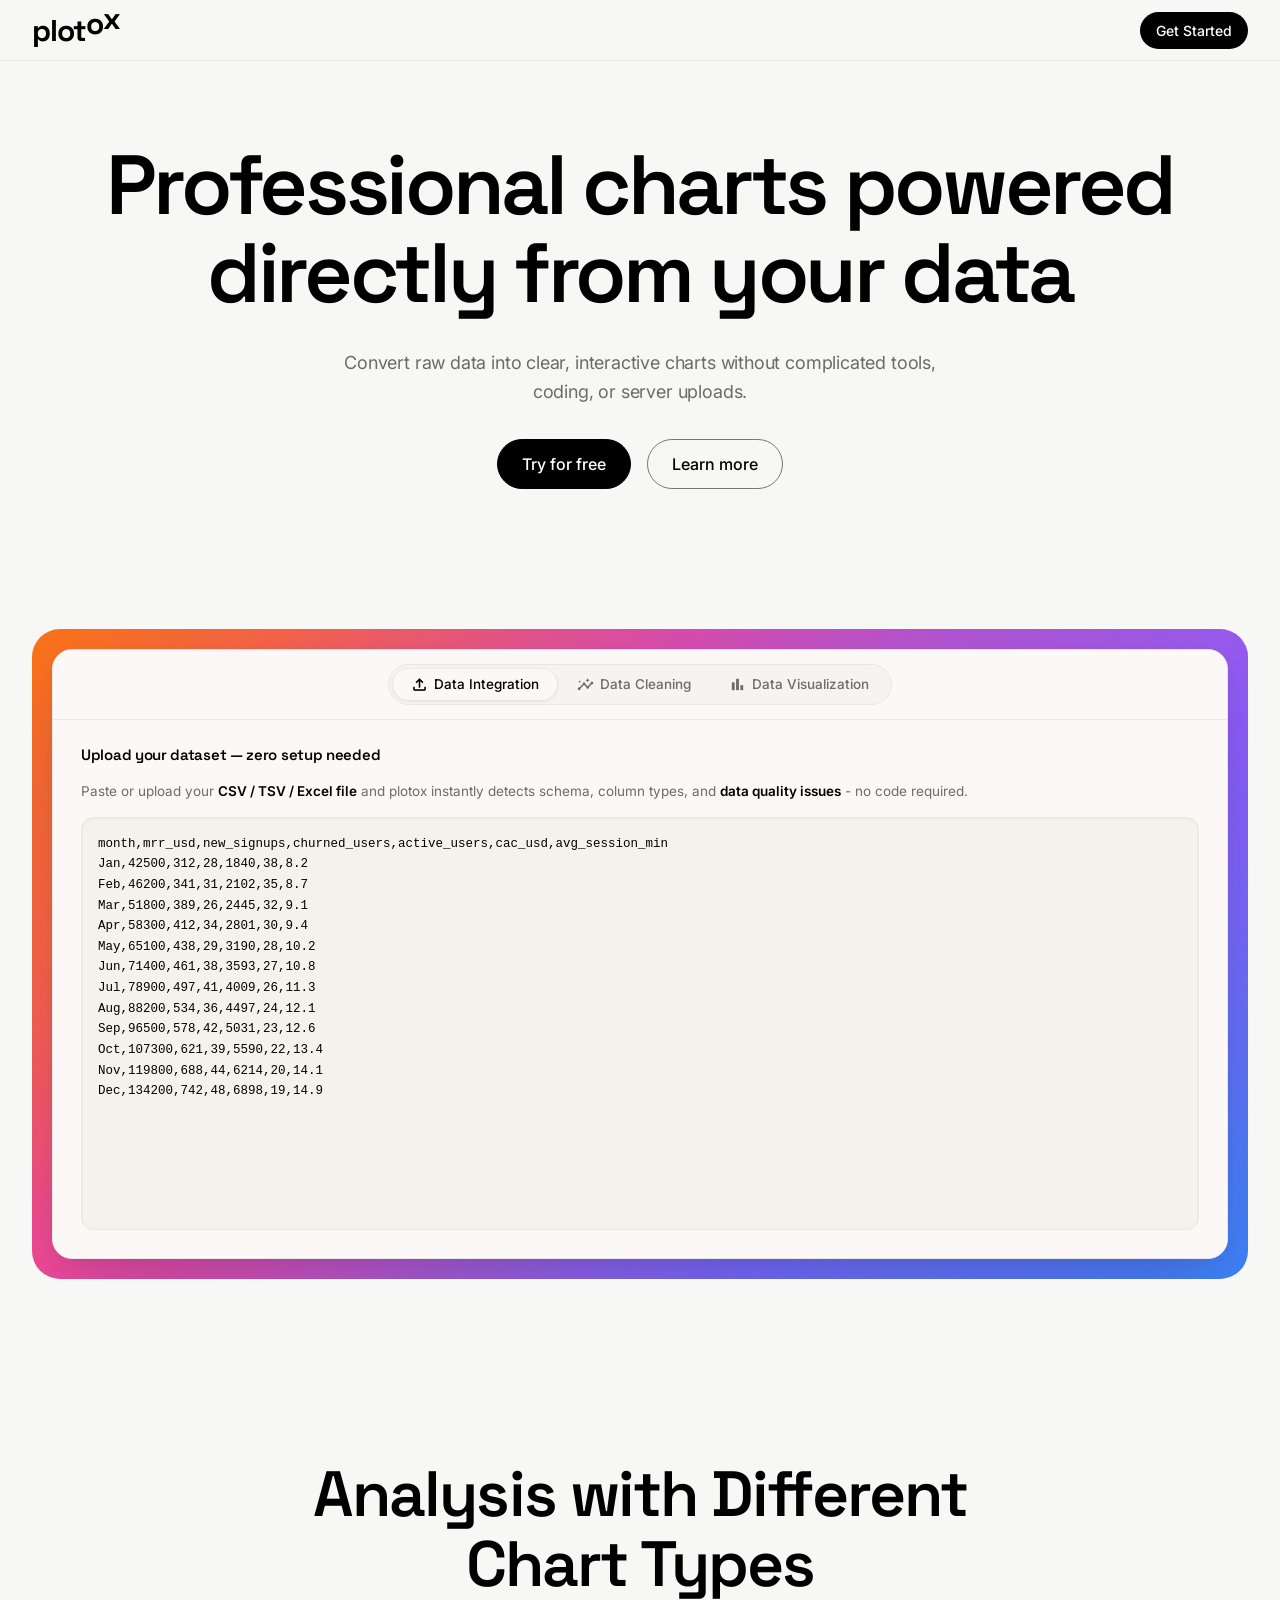
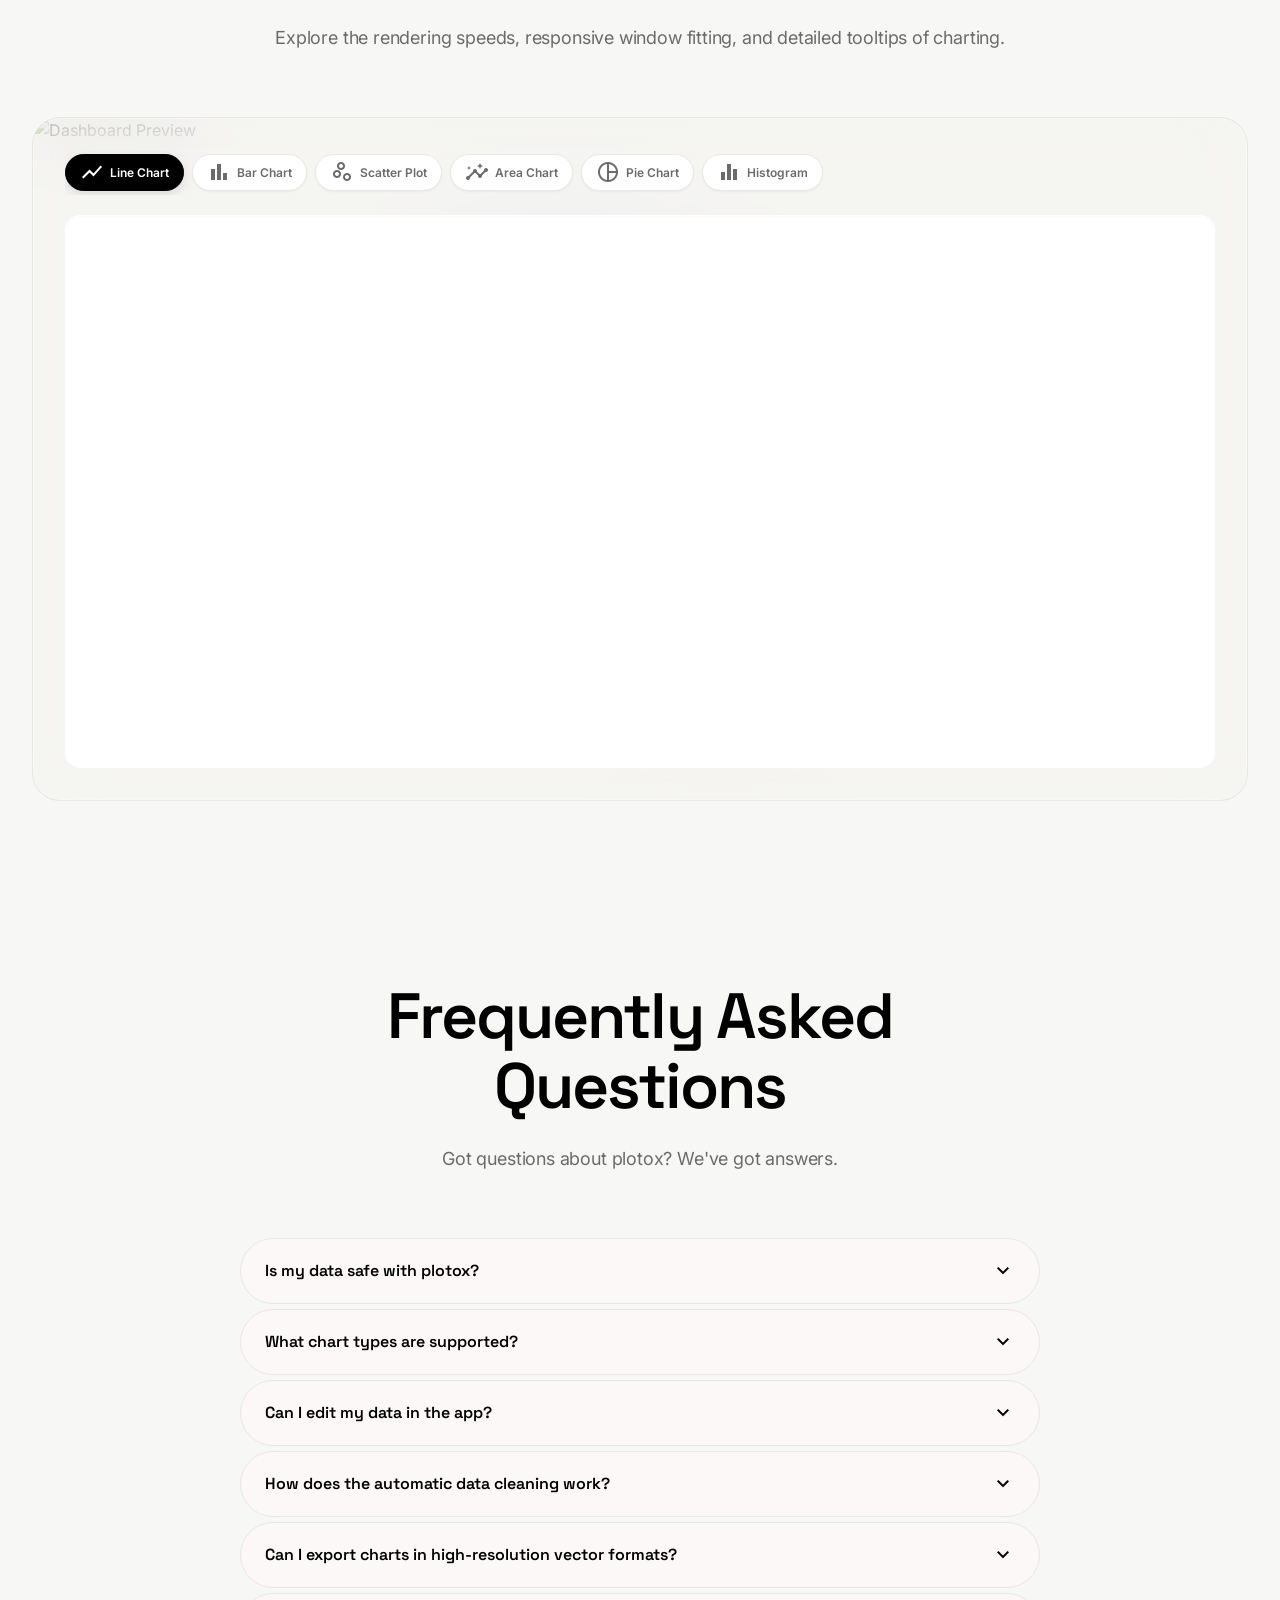
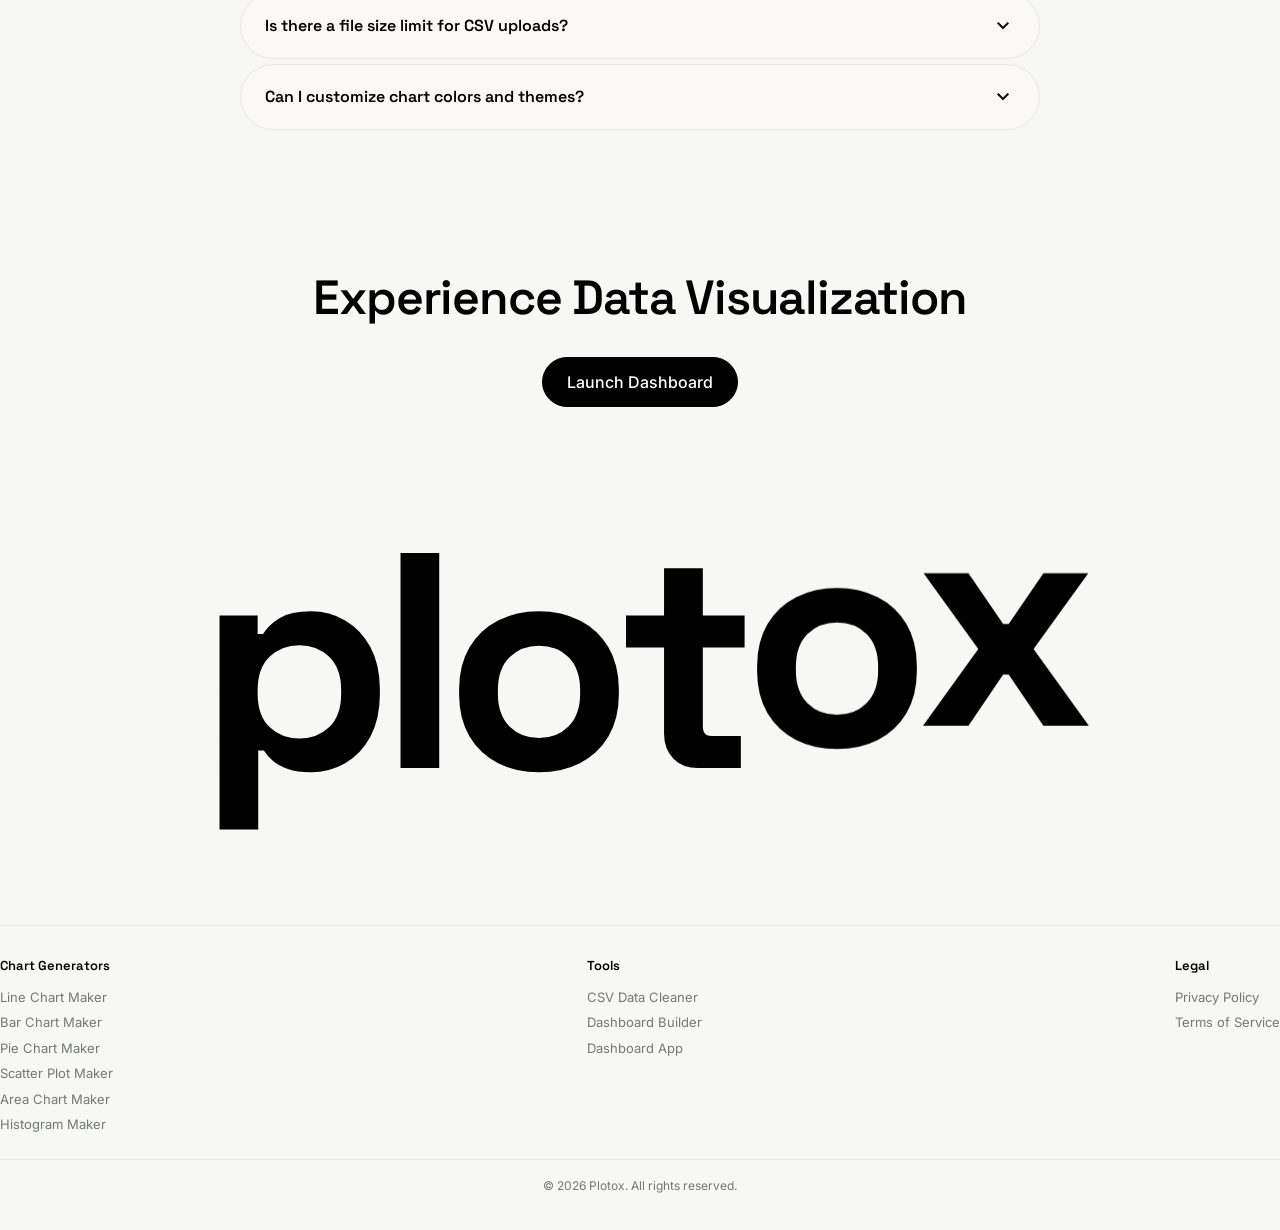
==== index.html @ d1d3d181 "Dashboard SEO Page" ====
<!DOCTYPE html>
<html lang="en"
  data-seo-title="Plotox — Free Online Chart Generator & Data Visualization Tool"
  data-seo-description="Create interactive charts from CSV data instantly. Free online chart generator with line, bar, pie, scatter, area charts & histograms. 100% private, no signup."
  data-seo-slug=""
  data-seo-type="website"
  data-seo-breadcrumb="Home:"
  data-seo-app-category="Chart Generator"
  data-seo-faq="true">

<head>
  <!-- Google tag (gtag.js) -->
  <script async src="https://www.googletagmanager.com/gtag/js?id=G-PCZMCKSTFG"></script>
  <script>
    window.dataLayer = window.dataLayer || [];
    function gtag(){dataLayer.push(arguments);}
    gtag('js', new Date());
    gtag('config', 'G-PCZMCKSTFG');
  </script>

  <meta charset="utf-8">
  <meta name="viewport" content="width=device-width, initial-scale=1.0">
  <title>Plotox — Free Online Chart Generator & Data Visualization Tool</title>
  <meta name="description"
    content="Create interactive charts from CSV data instantly. Free online chart generator with line, bar, pie, scatter, area charts & histograms. 100% private, no signup.">
  <meta name="google-site-verification" content="0XjVvdAY5RPymJ1IGc1y35r8cpjvEDtZ3EpK45Oq95k" />

  <!-- Fonts -->
  <link rel="preconnect" href="https://fonts.googleapis.com">
  <link rel="preconnect" href="https://fonts.gstatic.com" crossorigin>
  <link
    href="https://fonts.googleapis.com/css2?family=Inter:wght@400;500;600&family=Space+Grotesk:wght@400;500;600;700&display=swap"
    rel="stylesheet">
  <link href="https://fonts.googleapis.com/css2?family=Material+Symbols+Outlined:wght,FILL@100..700,0..1&display=swap"
    rel="stylesheet">

  <!-- Stylesheet -->
  <link rel="stylesheet" href="style.css">

  <!-- Performance: Prefetch app dashboard -->
  <link rel="prefetch" href="app.html">

  <!-- Favicon -->
  <link rel="icon" href="assets/favicon.ico">
  <link rel="apple-touch-icon" href="assets/favicon.ico">

  <!-- Apache ECharts CDN for showcase chart (deferred for performance) -->
  <script src="https://cdn.jsdelivr.net/npm/echarts@5.5.0/dist/echarts.min.js" defer></script>
</head>

<body>

  <!-- ═══════════════════════════════════════════
       TOP NAVIGATION
  ════════════════════════════════════════════ -->
  <nav class="navbar">
    <div class="navbar-inner">
      <div class="nav-left">
        <a class="nav-logo" href="#">plot<span class="logo-rising-o">o</span><span class="logo-rising-x">x</span></a>
      </div>
      <div>
        <a class="nav-cta" href="app.html">Get Started</a>
      </div>
    </div>
  </nav>

  <!-- ═══════════════════════════════════════════
       MAIN CONTENT
  ════════════════════════════════════════════ -->
  <main>

    <!-- ── HERO ─────────────────────────────── -->
    <section class="hero-section container">
      <div class="hero-grid">
        <div class="hero-content">
          <h1 class="hero-title">Professional charts powered directly from your data</h1>
          <p class="hero-desc" style="max-width: 600px;">Convert raw data into clear, interactive charts without
            complicated tools, coding, or server uploads.</p>
          <div class="hero-actions">
            <a class="btn-primary" href="app.html">Try for free</a>
            <a class="btn-outline" href="#features">Learn more</a>
          </div>
        </div>
      </div>
    </section>

    <!-- ── HERO PRODUCT PANEL ────────────────── -->
    <section class="product-panel-section container">
      <div class="product-panel">

        <!-- Showcase Card (Tab Card) above background -->
        <div class="showcase-card">
          <!-- Tabs at the top of the card -->
          <div class="showcase-tabs-wrapper">
            <div class="panel-tab-group">
              <button class="panel-tab active"><span class="material-symbols-outlined tab-icon">upload</span><span
                  class="tab-text">Data Integration</span></button>
              <button class="panel-tab"><span class="material-symbols-outlined tab-icon">insights</span><span
                  class="tab-text">Data Cleaning</span></button>
              <button class="panel-tab"><span class="material-symbols-outlined tab-icon">bar_chart</span><span
                  class="tab-text">Data Visualization</span></button>
            </div>
          </div>

          <!-- Showcase Content (Panels that switch smoothly) -->
          <div class="showcase-content">

            <!-- Tab 1: Data Ingestion -->
            <div class="showcase-panel panel-card active" id="pane-integration">
              <div class="ingestion-container">
                <p class="ingestion-title">Upload your dataset — zero setup needed</p>
                <p class="ingestion-desc">Paste or upload your <span class="highlight-black">CSV / TSV / Excel
                    file</span> and plotox instantly detects schema, column types, and <span
                    class="highlight-black">data quality issues</span> - no code required.</p>
                <div class="csv-raw-container">
                  <pre><code>month,mrr_usd,new_signups,churned_users,active_users,cac_usd,avg_session_min
Jan,42500,312,28,1840,38,8.2
Feb,46200,341,31,2102,35,8.7
Mar,51800,389,26,2445,32,9.1
Apr,58300,412,34,2801,30,9.4
May,65100,438,29,3190,28,10.2
Jun,71400,461,38,3593,27,10.8
Jul,78900,497,41,4009,26,11.3
Aug,88200,534,36,4497,24,12.1
Sep,96500,578,42,5031,23,12.6
Oct,107300,621,39,5590,22,13.4
Nov,119800,688,44,6214,20,14.1
Dec,134200,742,48,6898,19,14.9</code></pre>
                </div>
              </div>
            </div>

            <!-- Tab 2: Data Inspection -->
            <div class="showcase-panel panel-card" id="pane-cleaning">
              <div class="table-preview-container">
                <div class="table-header-actions">
                  <span class="badge badge-columns">7 columns · 12 rows</span>
                </div>
                <div class="table-wrapper">
                  <table>
                    <thead>
                      <tr>
                        <th>#</th>
                        <th>month</th>
                        <th>mrr_usd</th>
                        <th>new_signups</th>
                        <th>churned_users</th>
                        <th>active_users</th>
                        <th>cac_usd</th>
                        <th>avg_session_min</th>
                      </tr>
                    </thead>
                    <tbody>
                      <tr>
                        <td>1</td>
                        <td>Jan</td>
                        <td>42,500</td>
                        <td>312</td>
                        <td>28</td>
                        <td>1,840</td>
                        <td>38</td>
                        <td>8.2</td>
                      </tr>
                      <tr>
                        <td>2</td>
                        <td>Feb</td>
                        <td>46,200</td>
                        <td>341</td>
                        <td>31</td>
                        <td>2,102</td>
                        <td>35</td>
                        <td>8.7</td>
                      </tr>
                      <tr>
                        <td>3</td>
                        <td>Mar</td>
                        <td>51,800</td>
                        <td>389</td>
                        <td>26</td>
                        <td>2,445</td>
                        <td>32</td>
                        <td>9.1</td>
                      </tr>
                      <tr>
                        <td>4</td>
                        <td>Apr</td>
                        <td>58,300</td>
                        <td>412</td>
                        <td>34</td>
                        <td>2,801</td>
                        <td>30</td>
                        <td>9.4</td>
                      </tr>
                      <tr>
                        <td>5</td>
                        <td>May</td>
                        <td>65,100</td>
                        <td>438</td>
                        <td>29</td>
                        <td>3,190</td>
                        <td>28</td>
                        <td>10.2</td>
                      </tr>
                      <tr>
                        <td>6</td>
                        <td>Jun</td>
                        <td>71,400</td>
                        <td>461</td>
                        <td>38</td>
                        <td>3,593</td>
                        <td>27</td>
                        <td>10.8</td>
                      </tr>
                      <tr>
                        <td>7</td>
                        <td>Jul</td>
                        <td>78,900</td>
                        <td>497</td>
                        <td>41</td>
                        <td>4,009</td>
                        <td>26</td>
                        <td>11.3</td>
                      </tr>
                      <tr>
                        <td>8</td>
                        <td>Aug</td>
                        <td>88,200</td>
                        <td>534</td>
                        <td>36</td>
                        <td>4,497</td>
                        <td>24</td>
                        <td>12.1</td>
                      </tr>
                      <tr>
                        <td>9</td>
                        <td>Sep</td>
                        <td>96,500</td>
                        <td>578</td>
                        <td>42</td>
                        <td>5,031</td>
                        <td>23</td>
                        <td>12.6</td>
                      </tr>
                      <tr>
                        <td>10</td>
                        <td>Oct</td>
                        <td>107,300</td>
                        <td>621</td>
                        <td>39</td>
                        <td>5,590</td>
                        <td>22</td>
                        <td>13.4</td>
                      </tr>
                      <tr>
                        <td>11</td>
                        <td>Nov</td>
                        <td>119,800</td>
                        <td>688</td>
                        <td>44</td>
                        <td>6,214</td>
                        <td>20</td>
                        <td>14.1</td>
                      </tr>
                      <tr>
                        <td>12</td>
                        <td>Dec</td>
                        <td>134,200</td>
                        <td>742</td>
                        <td>48</td>
                        <td>6,898</td>
                        <td>19</td>
                        <td>14.9</td>
                      </tr>
                    </tbody>
                  </table>
                </div>
              </div>
            </div>

            <!-- Tab 3: Data Visualization (Interactive ECharts Chart) -->
            <div class="showcase-panel panel-card" id="pane-visualization">
              <div class="chart-display">
                <div class="chart-header-row">
                  <div class="chart-title">MRR Growth vs New Signups — 2024</div>
                  <div class="chart-legend">
                    <span class="chart-legend-item"><span class="legend-dot legend-dot-blue"></span>MRR ($)</span>
                    <span class="chart-legend-item"><span class="legend-dot legend-dot-green"></span>Signups</span>
                  </div>
                </div>
                <div id="showcase-plotly-chart" style="width: 100%; min-height: 400px;"></div>
              </div>
            </div>

          </div>
        </div>

      </div>
    </section>

    <!-- ── TRUST STRIP ──────────────────────── --
    <section class="trust-section container">
      <p class="trust-label">Trusted by companies simplifying their analytical workflows</p>
    </section> -->

    <!-- ── LOGO MARQUEE ─────────────────────── -->
    <!-- <section class="marquee-section">
      <div class="marquee-wrapper">
        <div class="marquee-track">
          <div class="logo-item"><span class="material-symbols-outlined">bolt</span>Velocity</div>
          <div class="logo-item"><span class="material-symbols-outlined">deployed_code</span>Nexus</div>
          <div class="logo-item"><span class="material-symbols-outlined">auto_awesome</span>Lumina</div>
          <div class="logo-item"><span class="material-symbols-outlined">layers</span>Stack</div>
          <div class="logo-item"><span class="material-symbols-outlined">token</span>Quanta</div>
          <div class="logo-item"><span class="material-symbols-outlined">hub</span>Orbital</div>
          <div class="logo-item"><span class="material-symbols-outlined">data_exploration</span>Scalar</div>
        </div>
        <div class="marquee-track" aria-hidden="true">
          <div class="logo-item"><span class="material-symbols-outlined">bolt</span>Velocity</div>
          <div class="logo-item"><span class="material-symbols-outlined">deployed_code</span>Nexus</div>
          <div class="logo-item"><span class="material-symbols-outlined">auto_awesome</span>Lumina</div>
          <div class="logo-item"><span class="material-symbols-outlined">layers</span>Stack</div>
          <div class="logo-item"><span class="material-symbols-outlined">token</span>Quanta</div>
          <div class="logo-item"><span class="material-symbols-outlined">hub</span>Orbital</div>
          <div class="logo-item"><span class="material-symbols-outlined">data_exploration</span>Scalar</div>
        </div>
      </div>
    </section> -->

    <!-- ── PLATFORM OVERVIEW ─────────────────── -->
    <section class="platform-section container" id="features">
      <div class="platform-intro">
        <h2>Analysis with Different Chart Types</h2>
        <p>Explore the rendering speeds, responsive window fitting, and detailed tooltips of charting.</p>
      </div>

      <!-- Dashboard panel with glassmorphic widget -->
      <div class="dashboard-panel">
        <img src="https://images.unsplash.com/photo-1604076913837-52ab5629fba9?q=80&w=987&auto=format&fit=crop"
          alt="Dashboard Preview">
        <div class="dashboard-overlay">
          <div class="glow-blob glow-blue"></div>
          <div class="glow-blob glow-purple"></div>

          <!-- Glassmorphic Chart Preview Widget -->
          <div class="chart-showcase-widget">

            <!-- Chart Type Selector Pills -->
            <div class="chart-selector-pills chart-selector-scroll">
              <button class="selector-pill active" data-chart="line">
                <span class="material-symbols-outlined pill-icon">show_chart</span>
                <span>Line Chart</span>
              </button>
              <button class="selector-pill" data-chart="bar">
                <span class="material-symbols-outlined pill-icon">bar_chart</span>
                <span>Bar Chart</span>
              </button>
              <button class="selector-pill" data-chart="scatter">
                <span class="material-symbols-outlined pill-icon">scatter_plot</span>
                <span>Scatter Plot</span>
              </button>
              <button class="selector-pill" data-chart="area">
                <span class="material-symbols-outlined pill-icon">insights</span>
                <span>Area Chart</span>
              </button>
              <button class="selector-pill" data-chart="pie">
                <span class="material-symbols-outlined pill-icon">pie_chart</span>
                <span>Pie Chart</span>
              </button>
              <button class="selector-pill" data-chart="histogram">
                <span class="material-symbols-outlined pill-icon">equalizer</span>
                <span>Histogram</span>
              </button>
            </div>

            <!-- Mini Chart Container -->
            <div class="showcase-chart-container">
              <div id="dashboard-showcase-chart" style="width: 100%; height: 100%;"></div>
            </div>
          </div>
        </div>
      </div>
    </section>

    <!-- ── FAQ SECTION ───────────────────────── -->
    <section class="faq-section container" id="faq">
      <div class="platform-intro">
        <h2>Frequently Asked Questions</h2>
        <p>Got questions about plotox? We've got answers.</p>
      </div>

      <div class="faq-grid">
        <div class="faq-item">
          <div class="faq-question">
            <span>Is my data safe with plotox?</span>
            <span class="material-symbols-outlined faq-icon">expand_more</span>
          </div>
          <div class="faq-answer">
            Yes, 100%. plotox runs entirely client-side. Your uploaded CSV/TSV data is parsed, calculated, and
            visualized directly in your browser. No files are ever sent to a server.
          </div>
        </div>

        <div class="faq-item">
          <div class="faq-question">
            <span>What chart types are supported?</span>
            <span class="material-symbols-outlined faq-icon">expand_more</span>
          </div>
          <div class="faq-answer">
            We support Line charts, Grouped and Stacked Bar charts, Area charts, Pie and Donut charts, Scatter plots,
            and Histograms out of the box.
          </div>
        </div>

        <div class="faq-item">
          <div class="faq-question">
            <span>Can I edit my data in the app?</span>
            <span class="material-symbols-outlined faq-icon">expand_more</span>
          </div>
          <div class="faq-answer">
            Yes! In the Data Inspector table, you can double-click any column header to rename it. The renamed keys will
            instantly apply across all labels, axes selectors, and active legends.
          </div>
        </div>

        <div class="faq-item">
          <div class="faq-question">
            <span>How does the automatic data cleaning work?</span>
            <span class="material-symbols-outlined faq-icon">expand_more</span>
          </div>
          <div class="faq-answer">
            When you upload your dataset, our smart pipeline automatically strips symbols (like $, %, or commas),
            standardizes date columns to a unified timeline, ignores null or empty entries, and lets you rename columns
            dynamically.
          </div>
        </div>

        <div class="faq-item">
          <div class="faq-question">
            <span>Can I export charts in high-resolution vector formats?</span>
            <span class="material-symbols-outlined faq-icon">expand_more</span>
          </div>
          <div class="faq-answer">
            Yes! You can export your charts as high-fidelity PNG images, scalable SVG vector graphics (perfect for
            publications), standalone interactive HTML files, or clean JSON option structures.
          </div>
        </div>

        <div class="faq-item">
          <div class="faq-question">
            <span>Is there a file size limit for CSV uploads?</span>
            <span class="material-symbols-outlined faq-icon">expand_more</span>
          </div>
          <div class="faq-answer">
            Since plotox parses and renders data using high-speed client-side Javascript, it can comfortably handle
            files with tens of thousands of rows. The only limit is your local computer's memory.
          </div>
        </div>

        <div class="faq-item">
          <div class="faq-question">
            <span>Can I customize chart colors and themes?</span>
            <span class="material-symbols-outlined faq-icon">expand_more</span>
          </div>
          <div class="faq-answer">
            Absolutely! plotox features a sleek, global dark mode toggle that instantly translates your color choices,
            chart backgrounds, axes lines, labels, legends, and tooltip panels between light and dark modes.
          </div>
        </div>
      </div>
    </section>

    <!-- ── SIGN OFF / CTA ────────────────────── -->
    <section class="signoff-section container">
      <h2>Experience Data Visualization</h2>
      <div class="signoff-actions">
        <a class="btn-primary" href="app.html">Launch Dashboard</a>
      </div>
    </section>

    <!-- ──GIANT TEXT REVEAL ──── -->
    <section class="giant-text-section" id="giant-text-reveal">
      <div class="giant-text-container">
        <div class="giant-text-word" aria-label="plotox">
          <span class="gt-letter" data-rise="0">p</span><span class="gt-letter" data-rise="0">l</span><span
            class="gt-letter" data-rise="0">o</span><span class="gt-letter" data-rise="0">t</span><span
            class="gt-letter gt-rising" data-rise="0.55">o</span><span class="gt-letter gt-rising"
            data-rise="1">x</span>
        </div>
      </div>
    </section>

  </main>

  <!-- ═══════════════════════════════════════════
       FOOTER
  ════════════════════════════════════════════ -->
  <footer class="footer">
    <div class="container" style="border-top: 1px solid var(--color-border); padding: 30px 0;">
      <div style="display: flex; flex-wrap: wrap; justify-content: space-between; gap: 32px; margin-bottom: 24px;">
        <div>
          <h4 style="font-size: 13px; font-weight: 600; color: var(--color-primary); margin-bottom: 12px;">Chart Generators</h4>
          <nav style="display: flex; flex-direction: column; gap: 6px; font-size: 13px;">
            <a href="line-chart.html" style="color: var(--color-outline); text-decoration: none;">Line Chart Maker</a>
            <a href="bar-chart.html" style="color: var(--color-outline); text-decoration: none;">Bar Chart Maker</a>
            <a href="pie-chart.html" style="color: var(--color-outline); text-decoration: none;">Pie Chart Maker</a>
            <a href="scatter-plot.html" style="color: var(--color-outline); text-decoration: none;">Scatter Plot Maker</a>
            <a href="area-chart.html" style="color: var(--color-outline); text-decoration: none;">Area Chart Maker</a>
            <a href="histogram.html" style="color: var(--color-outline); text-decoration: none;">Histogram Maker</a>
          </nav>
        </div>
        <div>
          <h4 style="font-size: 13px; font-weight: 600; color: var(--color-primary); margin-bottom: 12px;">Tools</h4>
          <nav style="display: flex; flex-direction: column; gap: 6px; font-size: 13px;">
            <a href="data-cleaner.html" style="color: var(--color-outline); text-decoration: none;">CSV Data Cleaner</a>
            <a href="dashboard.html" style="color: var(--color-outline); text-decoration: none;">Dashboard Builder</a>
            <a href="app.html" style="color: var(--color-outline); text-decoration: none;">Dashboard App</a>
          </nav>
        </div>
        <div>
          <h4 style="font-size: 13px; font-weight: 600; color: var(--color-primary); margin-bottom: 12px;">Legal</h4>
          <nav style="display: flex; flex-direction: column; gap: 6px; font-size: 13px;">
            <a href="privacy-policy.html" style="color: var(--color-outline); text-decoration: none;">Privacy Policy</a>
            <a href="terms-of-service.html" style="color: var(--color-outline); text-decoration: none;">Terms of Service</a>
          </nav>
        </div>
      </div>
      <div class="footer-bottom" style="padding-top: 16px; border-top: 1px solid var(--color-border);">
        <span style="font-size: 12px; color: var(--color-outline);">© 2026 Plotox. All rights reserved.</span>
      </div>
    </div>
  </footer>

  <!-- Scripts -->
  <script src="assets/js/common.js"></script>
  <script src="script.js"></script>
  <script src="assets/js/seo-head.js" defer></script>
  <script src="assets/js/analytics.js" defer></script>

</body>

</html>
---- style.css ----
@import url('assets/css/design-system.css');
@import url('assets/css/components.css');
@import url('assets/css/landing.css');
@import url('assets/css/seo-pages.css');
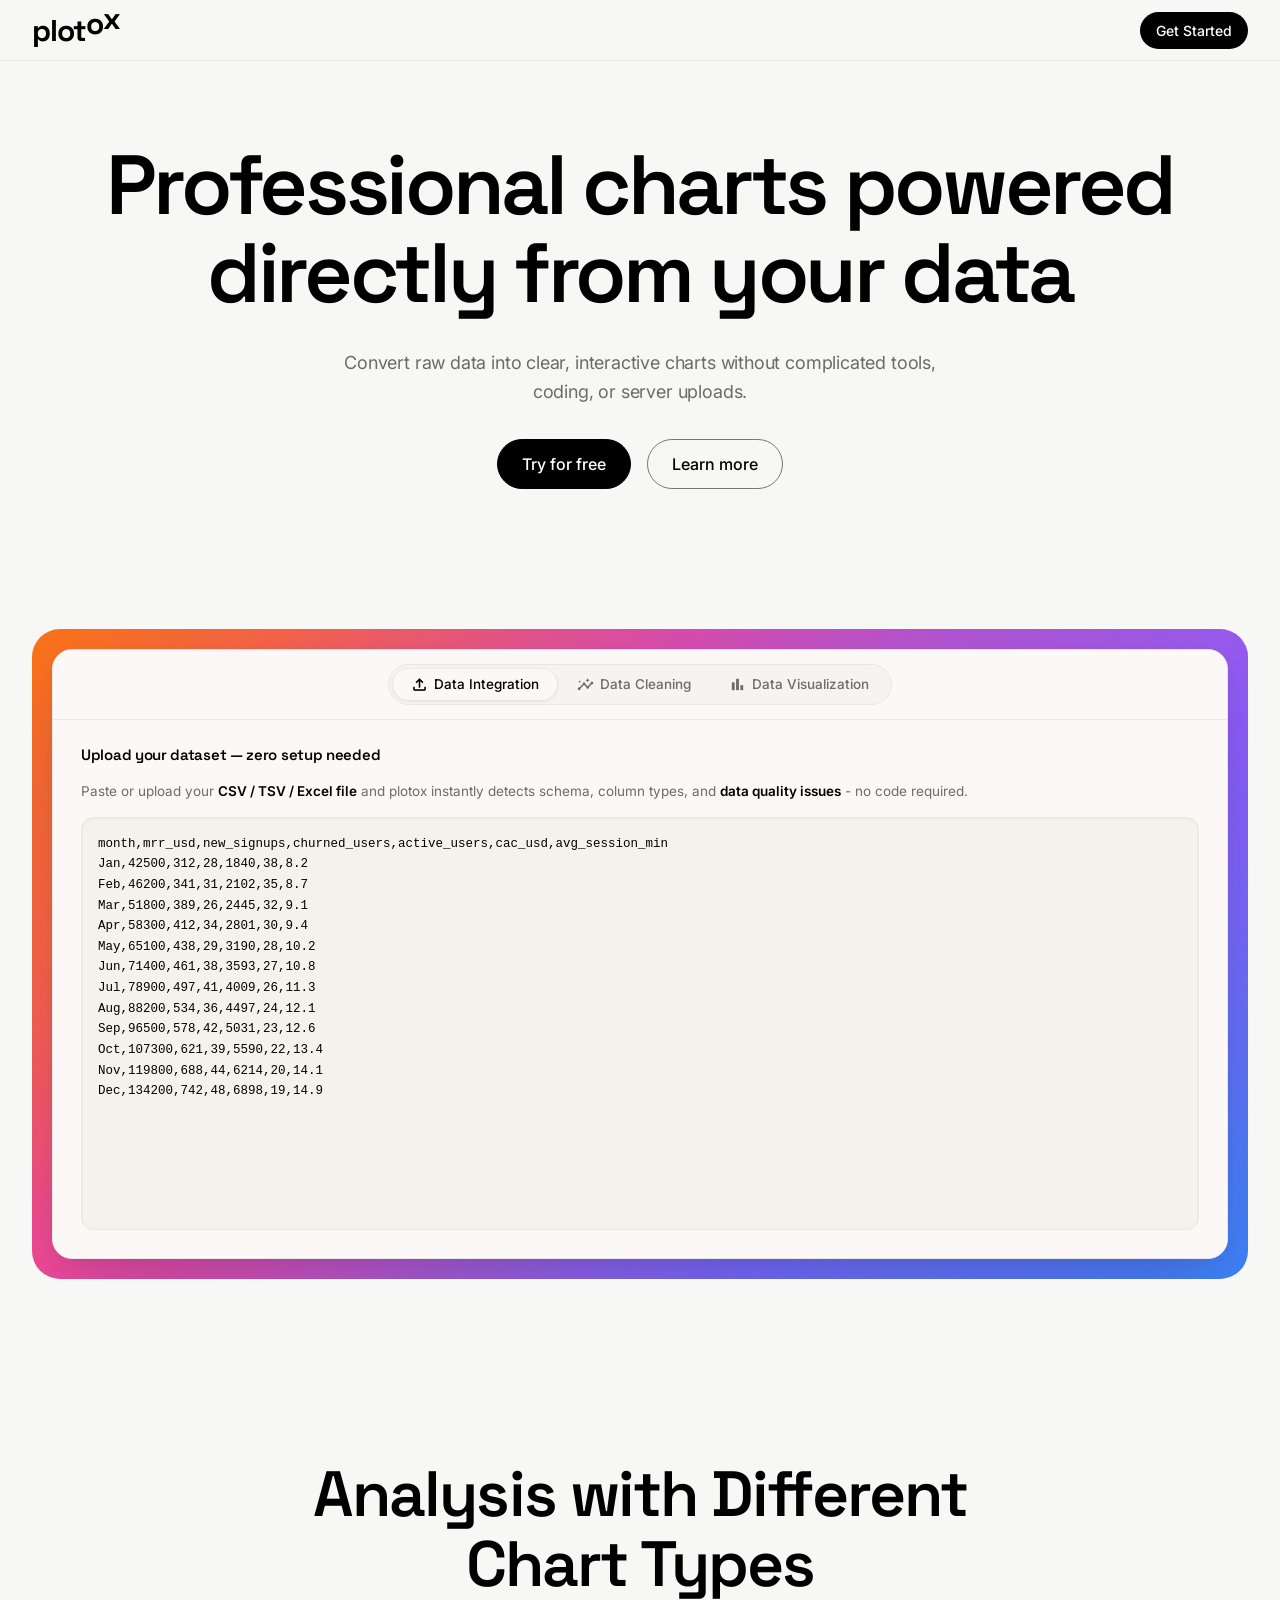
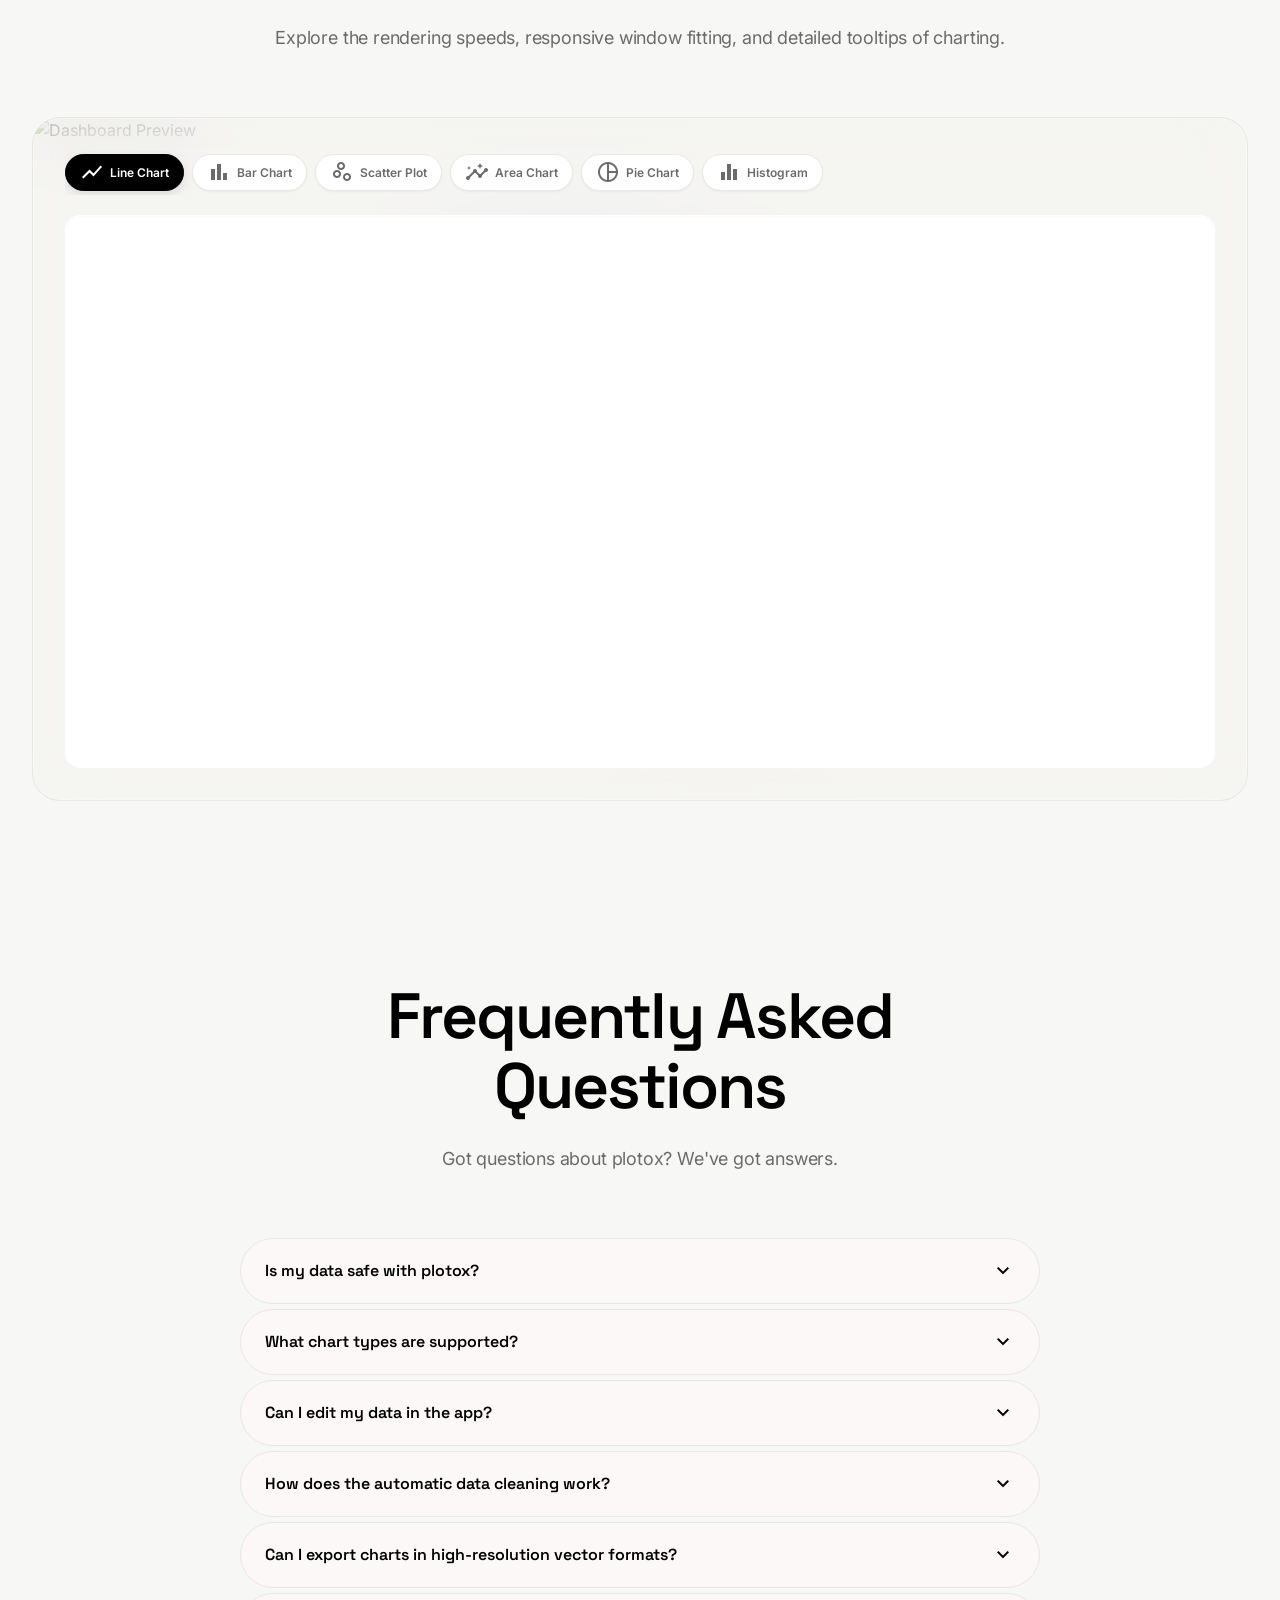
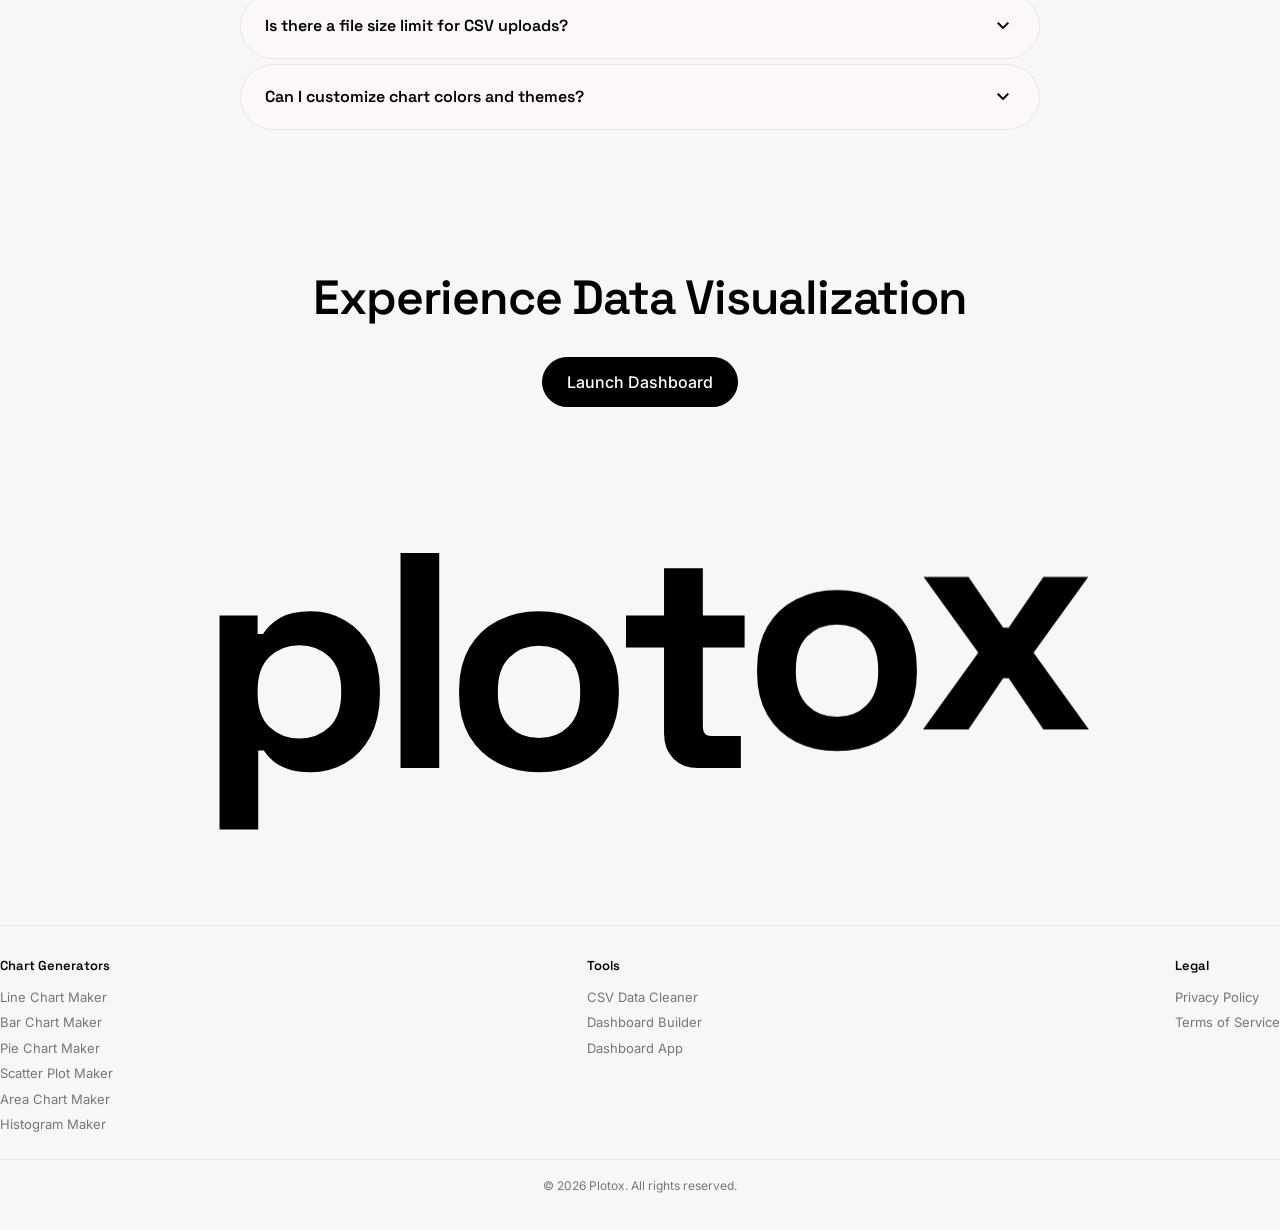
==== commit da96afb3: "SEO Change" ====
--- a/index.html
+++ b/index.html
@@ -24,6 +24,26 @@
   <meta name="description"
     content="Create interactive charts from CSV data instantly. Free online chart generator with line, bar, pie, scatter, area charts & histograms. 100% private, no signup.">
   <meta name="google-site-verification" content="0XjVvdAY5RPymJ1IGc1y35r8cpjvEDtZ3EpK45Oq95k" />
+
+  <!-- Static Canonical Tag -->
+  <link rel="canonical" href="https://plotox.vercel.app/">
+
+  <!-- Static Open Graph Tags -->
+  <meta property="og:type" content="website">
+  <meta property="og:site_name" content="Plotox">
+  <meta property="og:title" content="Plotox — Free Online Chart Generator & Data Visualization Tool">
+  <meta property="og:description" content="Create interactive charts from CSV data instantly. Free online chart generator with line, bar, pie, scatter, area charts & histograms. 100% private, no signup.">
+  <meta property="og:url" content="https://plotox.vercel.app/">
+  <meta property="og:image" content="https://plotox.vercel.app/assets/images/og-image.png">
+  <meta property="og:image:width" content="1200">
+  <meta property="og:image:height" content="630">
+  <meta property="og:locale" content="en_US">
+
+  <!-- Static Twitter Card Tags -->
+  <meta name="twitter:card" content="summary_large_image">
+  <meta name="twitter:title" content="Plotox — Free Online Chart Generator & Data Visualization Tool">
+  <meta name="twitter:description" content="Create interactive charts from CSV data instantly. Free online chart generator with line, bar, pie, scatter, area charts & histograms. 100% private, no signup.">
+  <meta name="twitter:image" content="https://plotox.vercel.app/assets/images/og-image.png">
 
   <!-- Fonts -->
   <link rel="preconnect" href="https://fonts.googleapis.com">
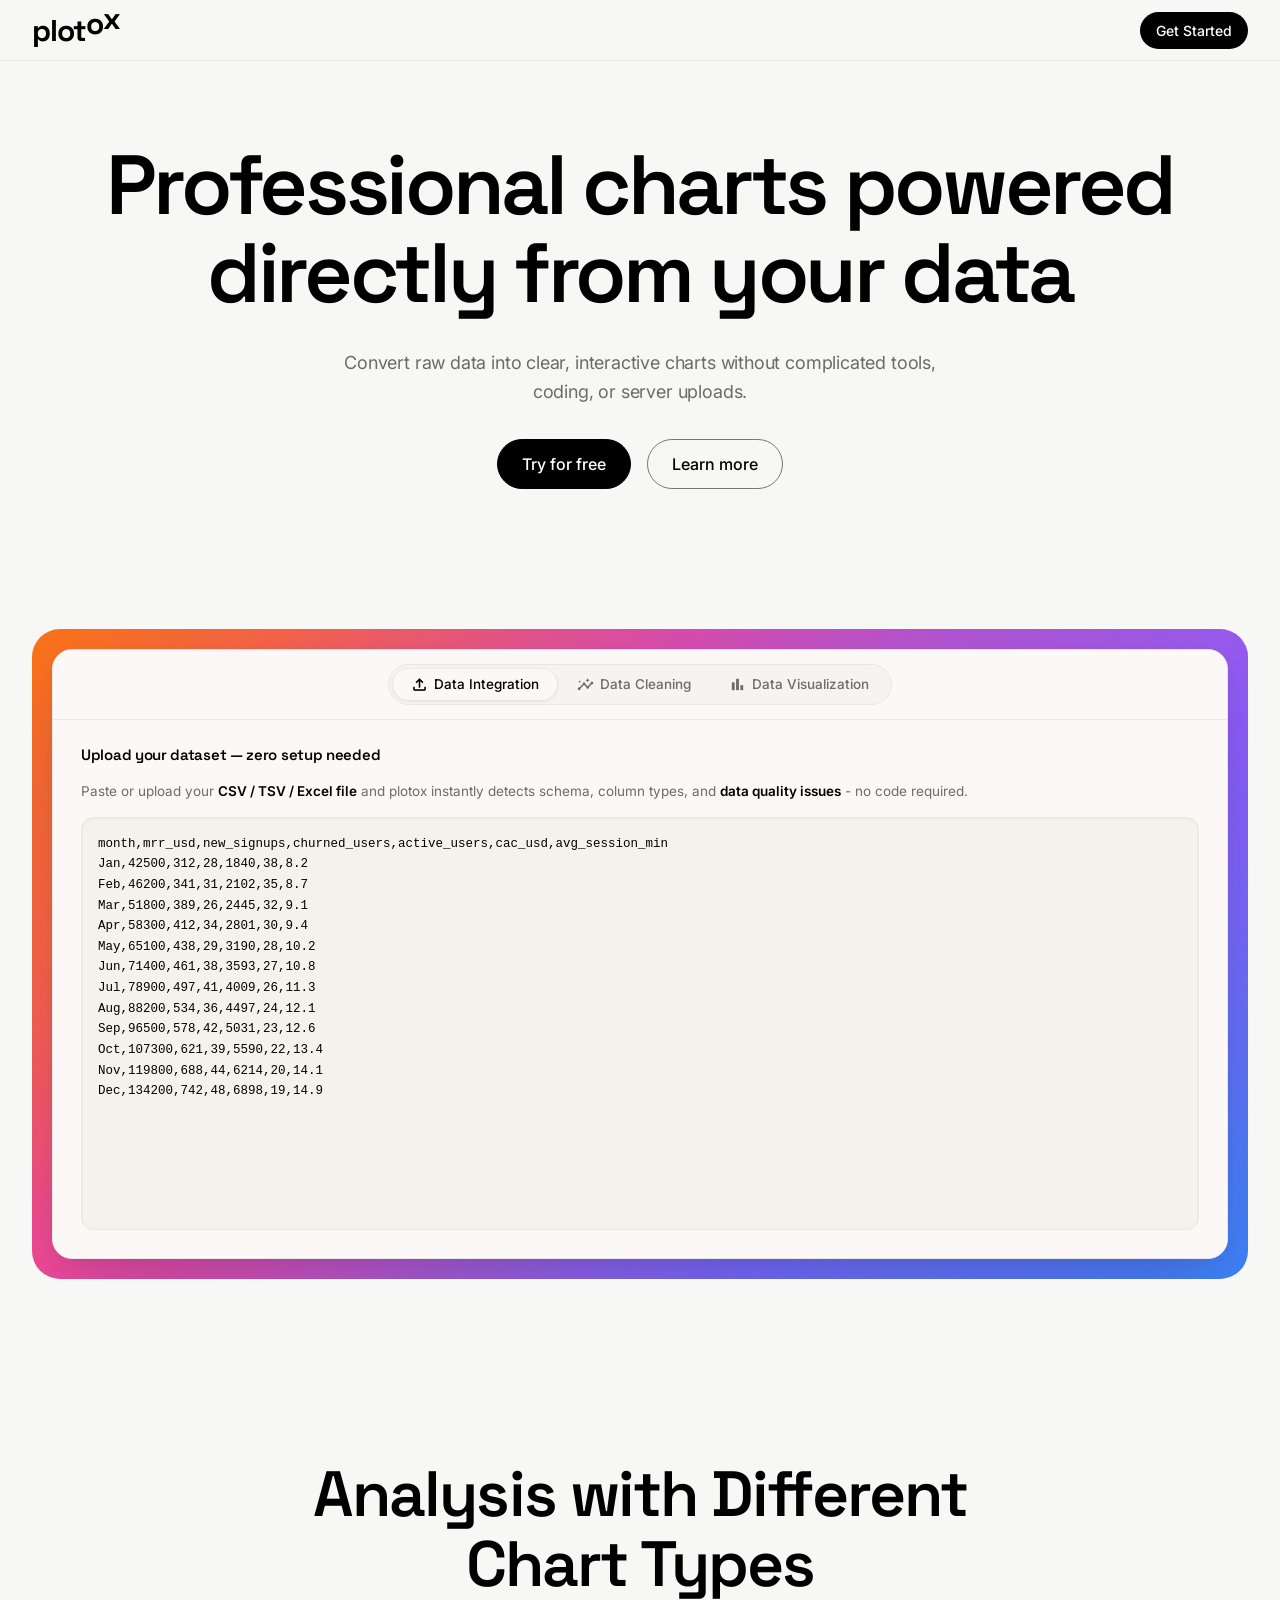
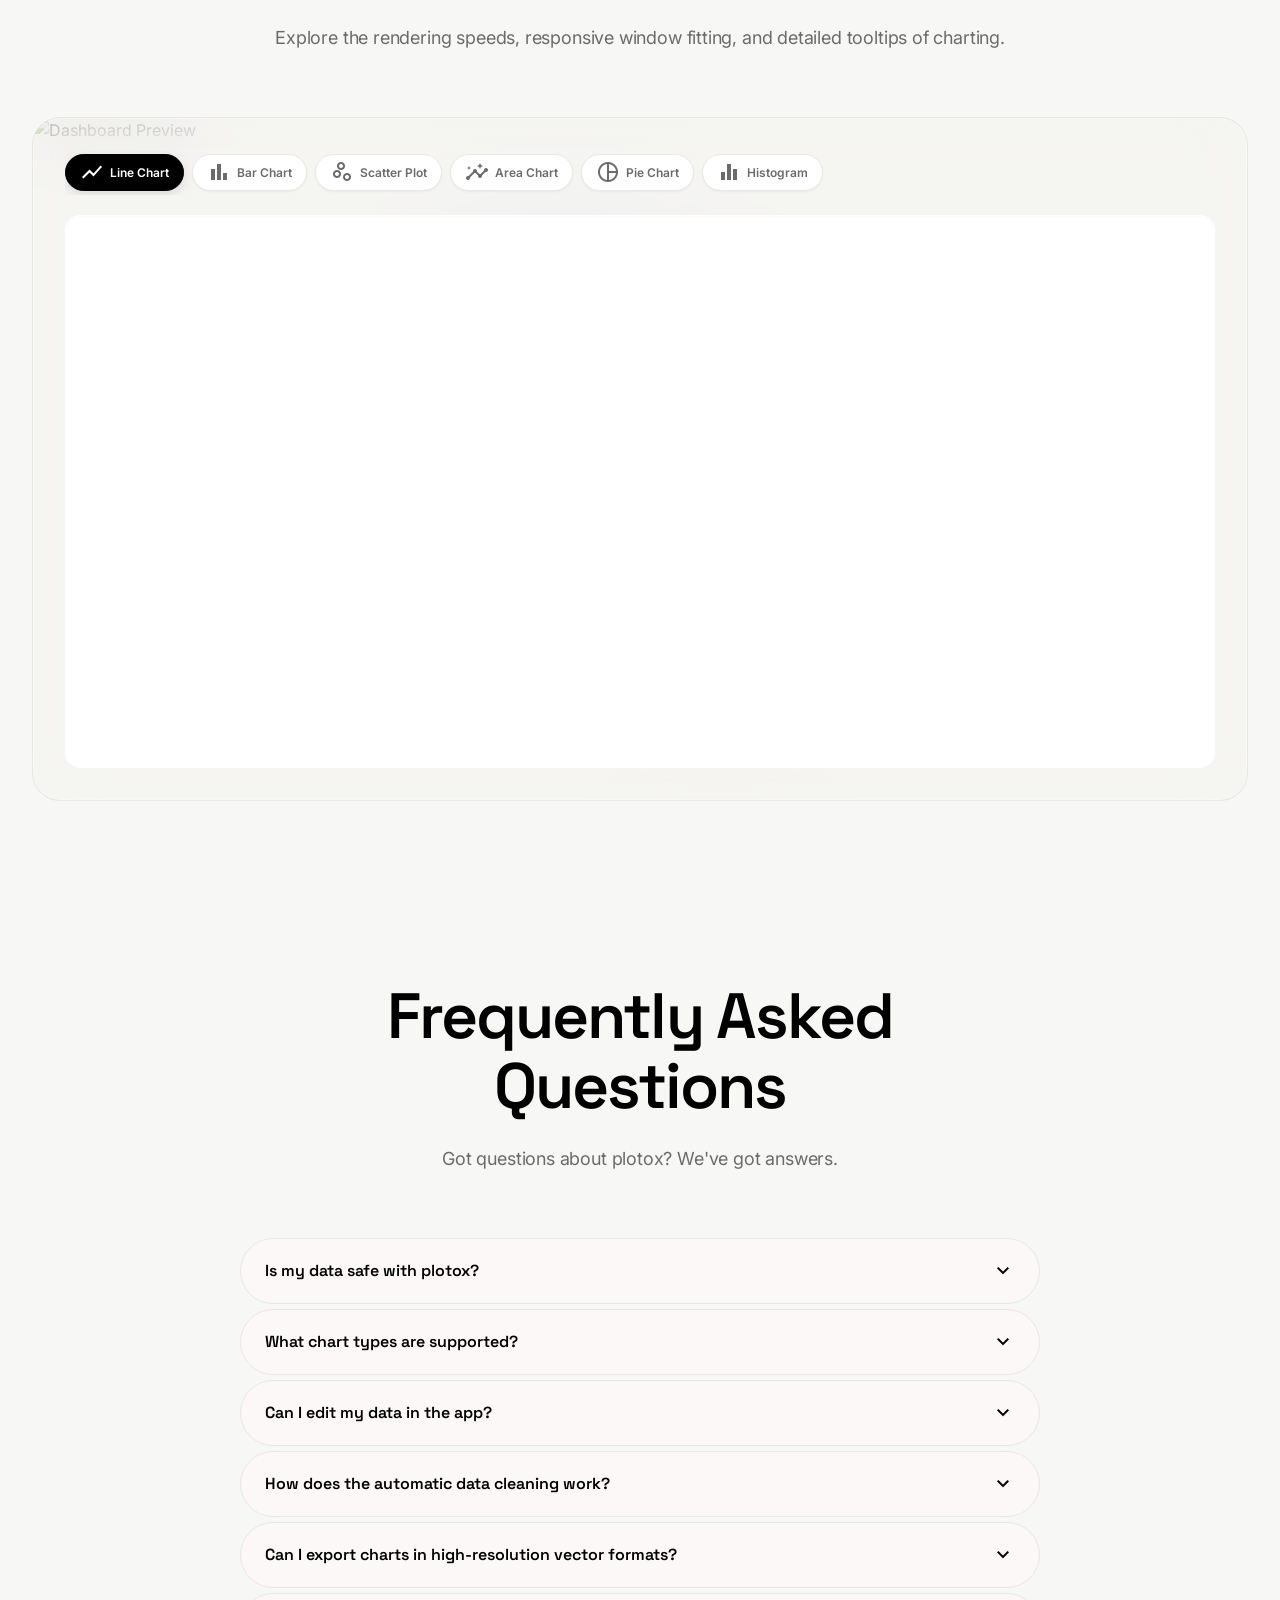
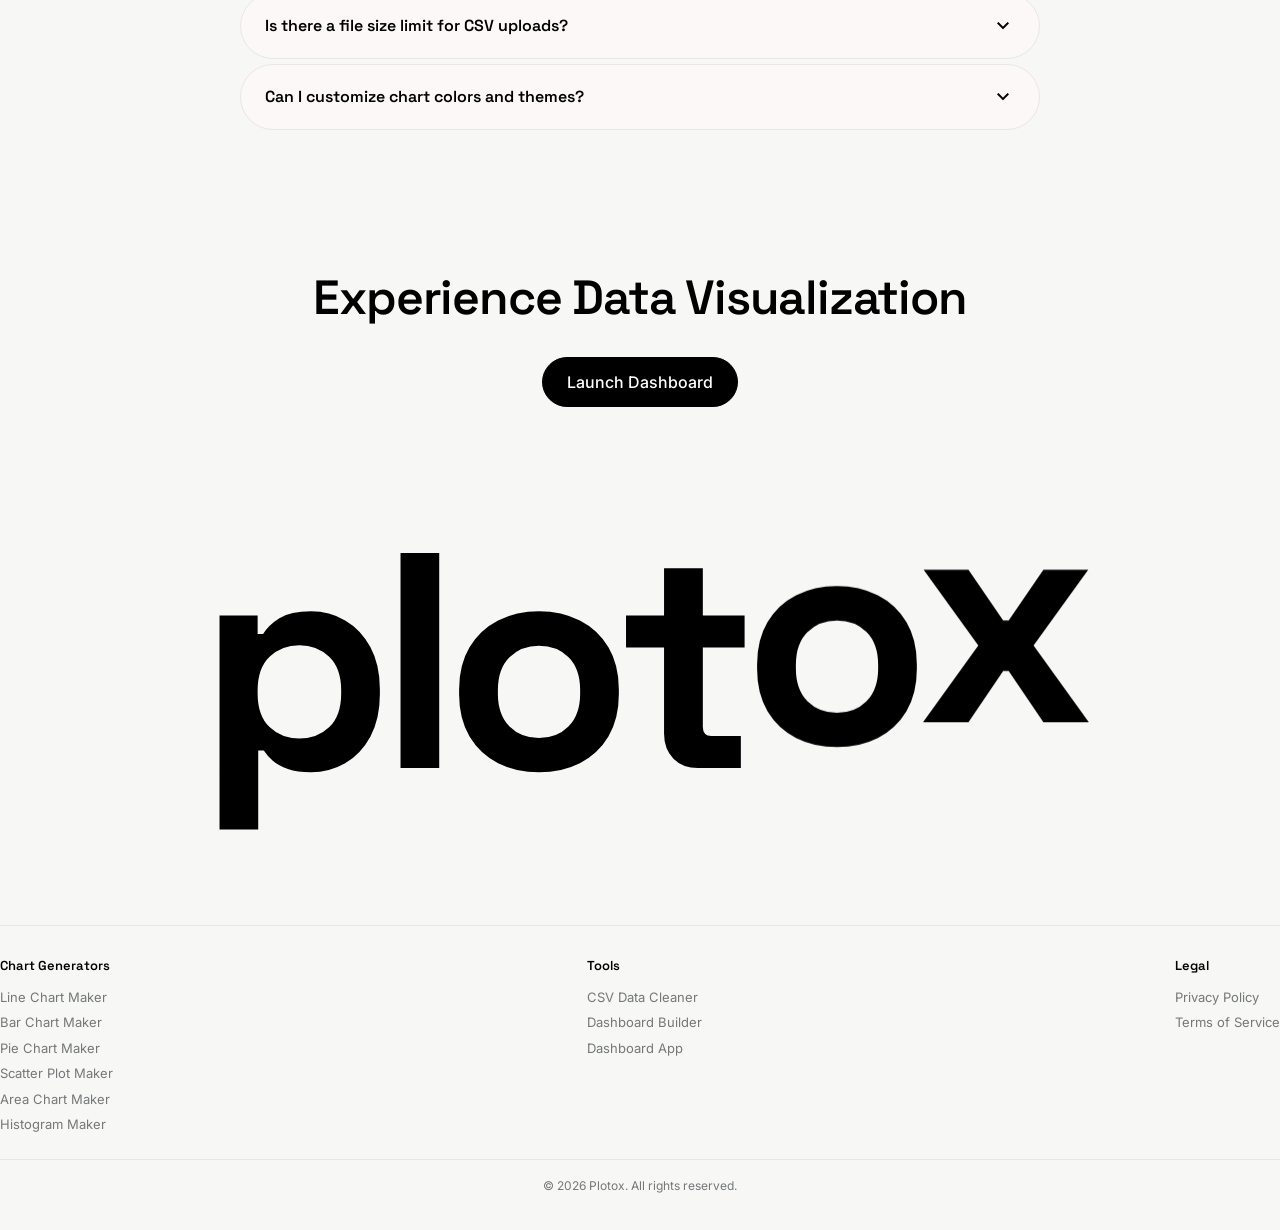
==== commit 6140834c: "refactor: remove redundant common.js script and restrict crawler access to the assets data directory" ====
--- a/index.html
+++ b/index.html
@@ -23,7 +23,7 @@
   <title>Plotox — Free Online Chart Generator & Data Visualization Tool</title>
   <meta name="description"
     content="Create interactive charts from CSV data instantly. Free online chart generator with line, bar, pie, scatter, area charts & histograms. 100% private, no signup.">
-  <meta name="google-site-verification" content="0XjVvdAY5RPymJ1IGc1y35r8cpjvEDtZ3EpK45Oq95k" />
+  <meta name="google-site-verification" content="xWNYXdNmpxJQD4cBENmnTXIVAGlsFKWFRoss8uYAMvs" />
 
   <!-- Static Canonical Tag -->
   <link rel="canonical" href="https://plotox.vercel.app/">
@@ -551,7 +551,6 @@
   </footer>
 
   <!-- Scripts -->
-  <script src="assets/js/common.js"></script>
   <script src="script.js"></script>
   <script src="assets/js/seo-head.js" defer></script>
   <script src="assets/js/analytics.js" defer></script>
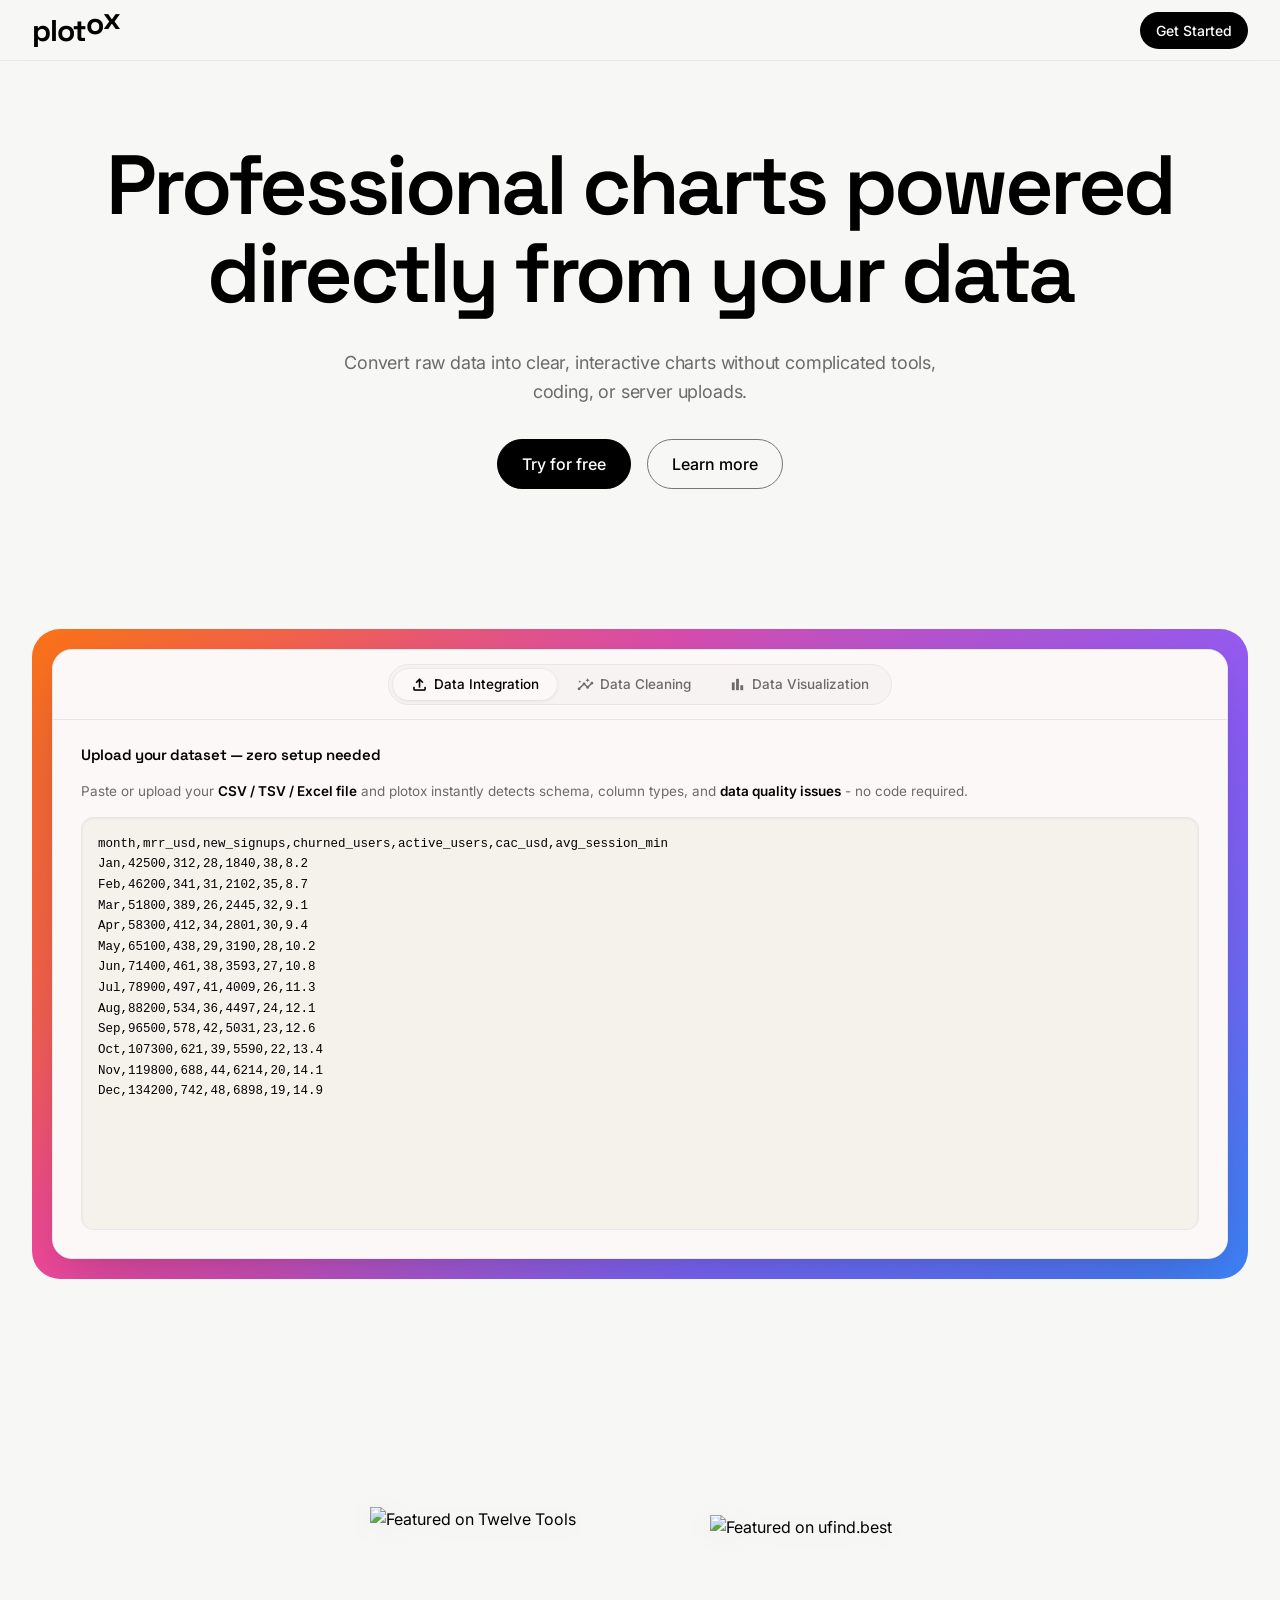
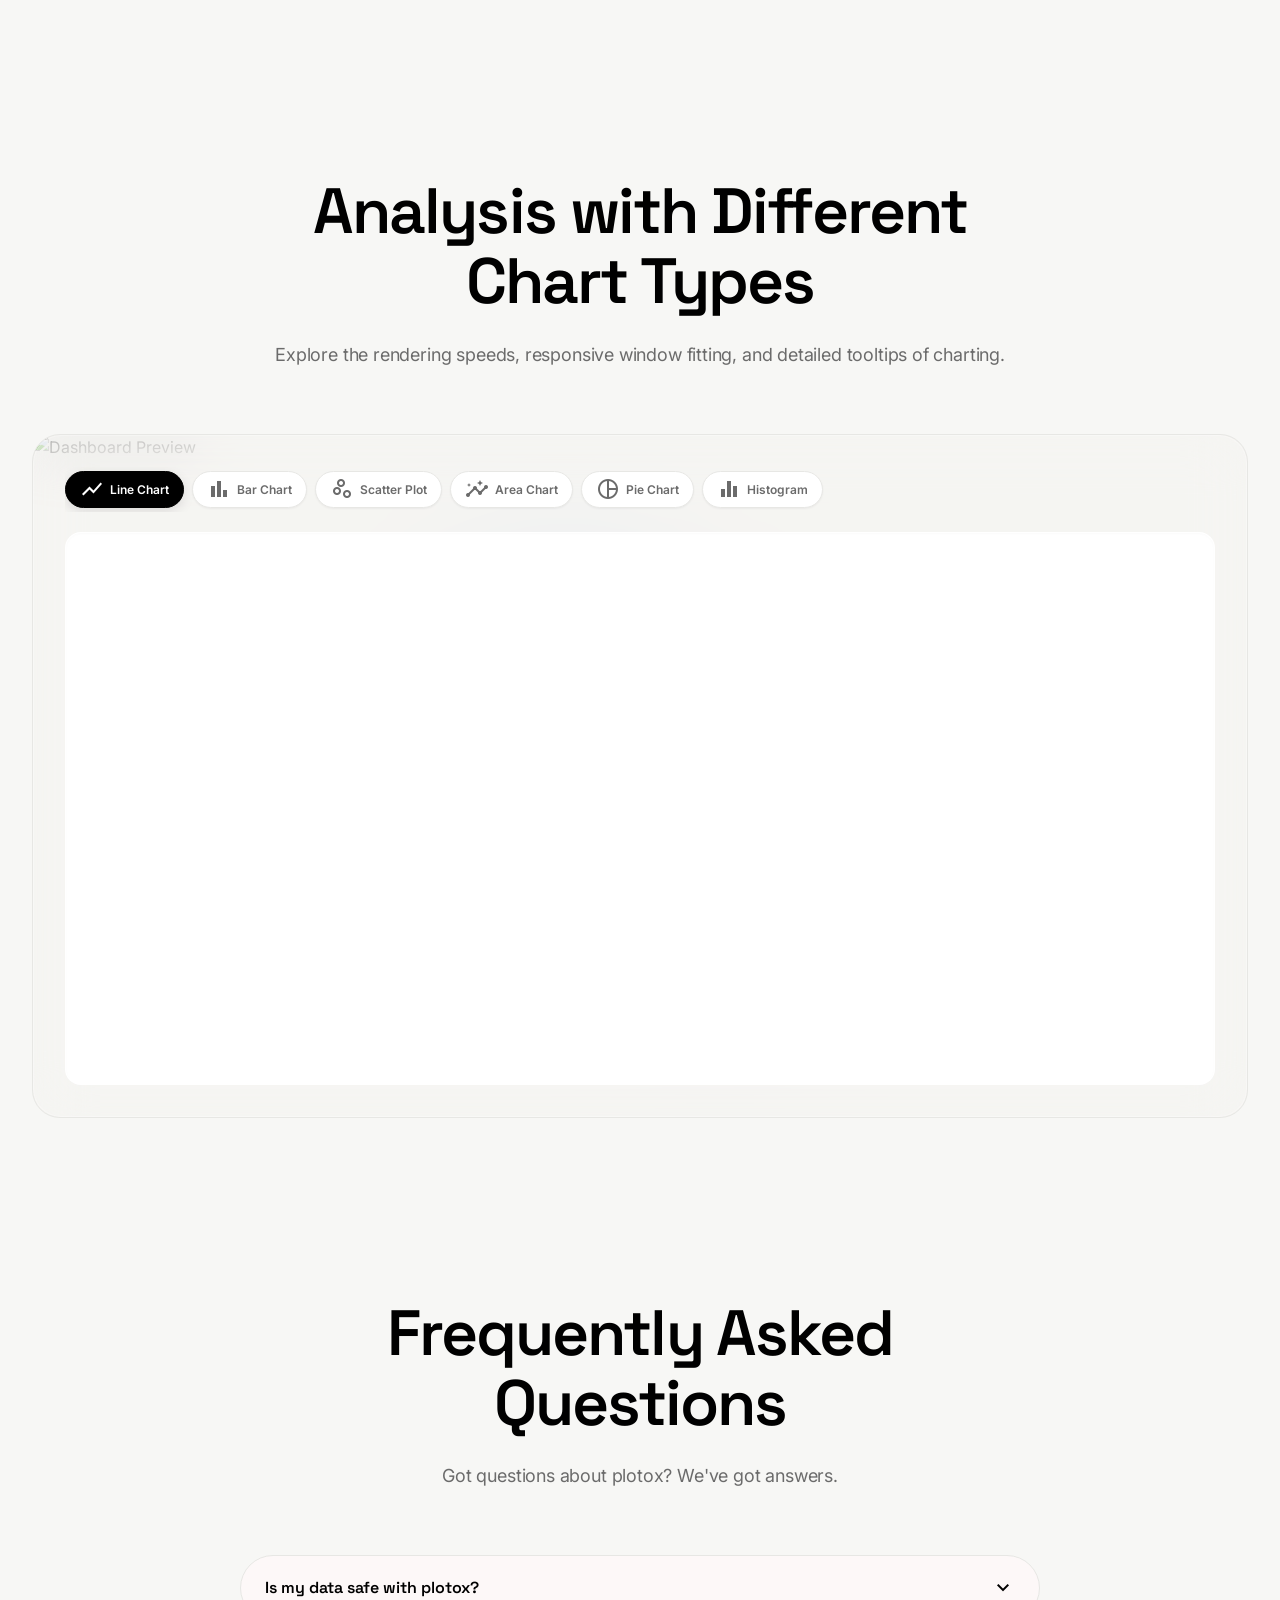
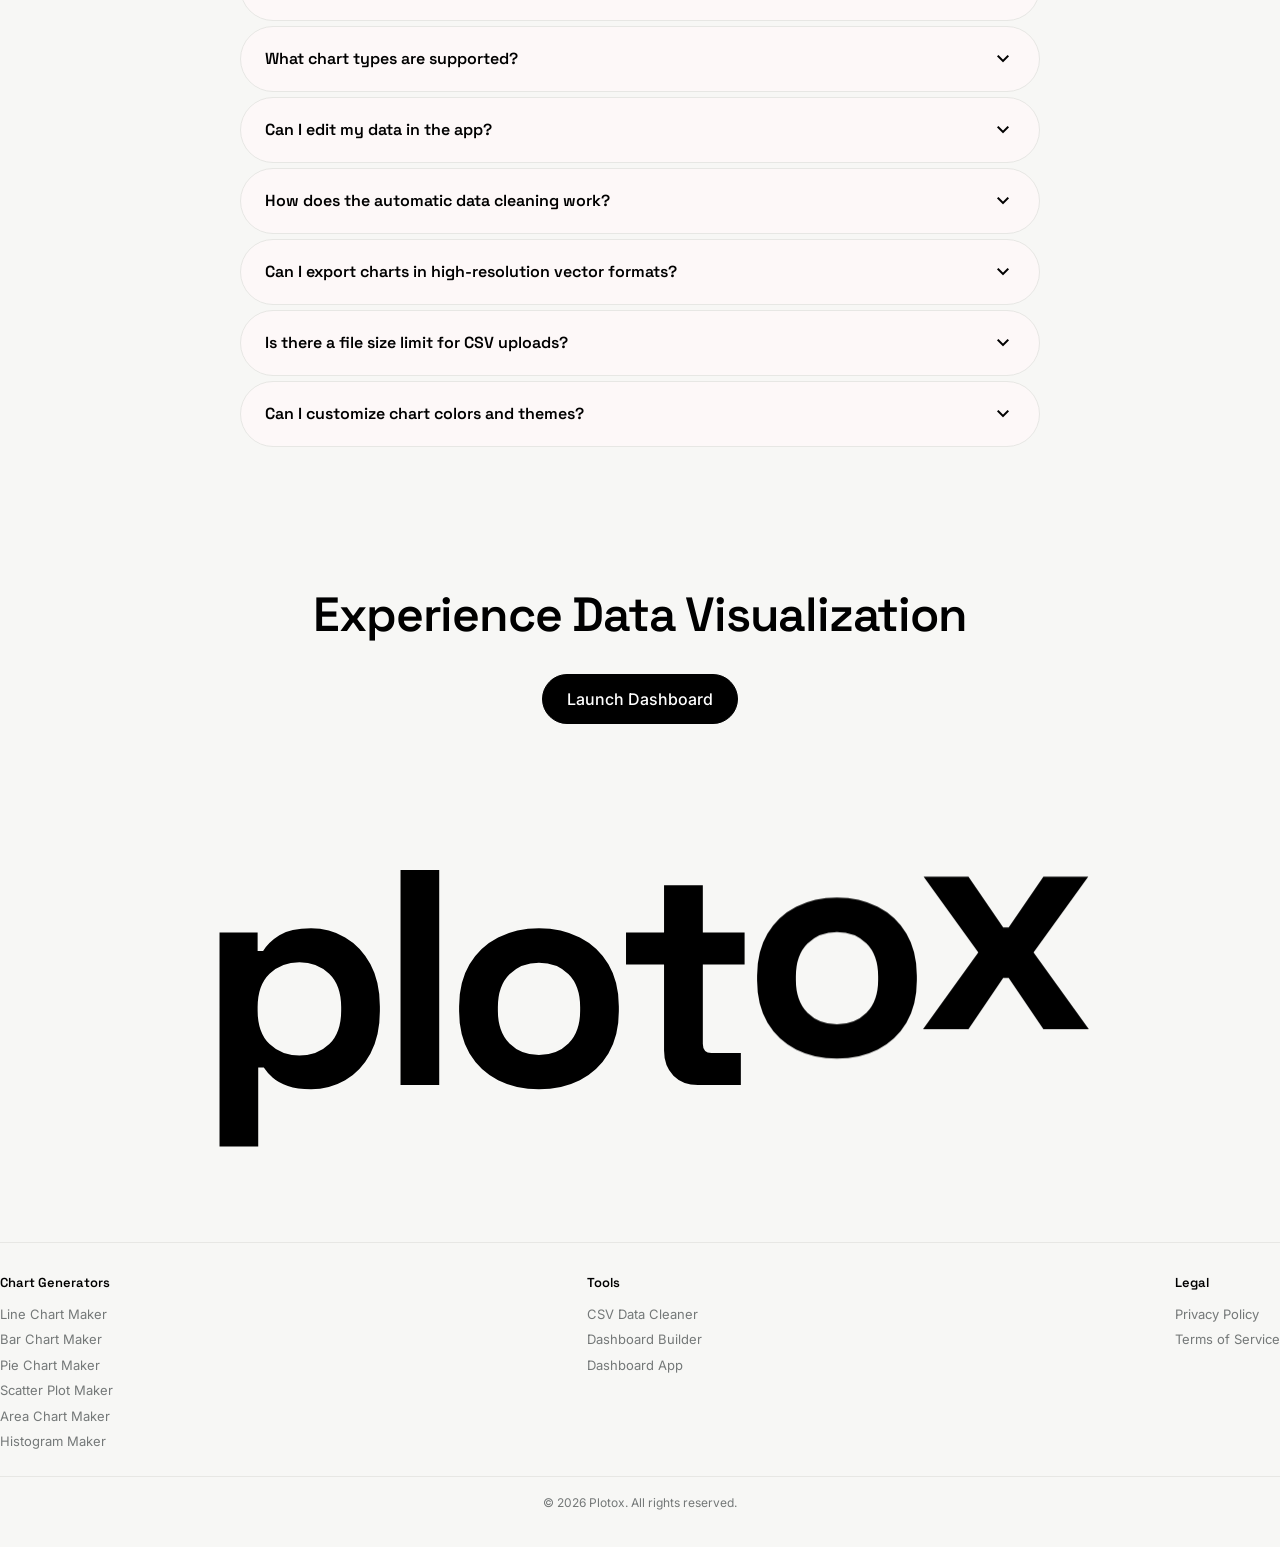
==== commit d95dfd8a: "feat: replace logo marquee with responsive featured badges section" ====
--- a/index.html
+++ b/index.html
@@ -322,29 +322,43 @@
       <p class="trust-label">Trusted by companies simplifying their analytical workflows</p>
     </section> -->
 
-    <!-- ── LOGO MARQUEE ─────────────────────── -->
-    <!-- <section class="marquee-section">
-      <div class="marquee-wrapper">
-        <div class="marquee-track">
-          <div class="logo-item"><span class="material-symbols-outlined">bolt</span>Velocity</div>
-          <div class="logo-item"><span class="material-symbols-outlined">deployed_code</span>Nexus</div>
-          <div class="logo-item"><span class="material-symbols-outlined">auto_awesome</span>Lumina</div>
-          <div class="logo-item"><span class="material-symbols-outlined">layers</span>Stack</div>
-          <div class="logo-item"><span class="material-symbols-outlined">token</span>Quanta</div>
-          <div class="logo-item"><span class="material-symbols-outlined">hub</span>Orbital</div>
-          <div class="logo-item"><span class="material-symbols-outlined">data_exploration</span>Scalar</div>
-        </div>
-        <div class="marquee-track" aria-hidden="true">
-          <div class="logo-item"><span class="material-symbols-outlined">bolt</span>Velocity</div>
-          <div class="logo-item"><span class="material-symbols-outlined">deployed_code</span>Nexus</div>
-          <div class="logo-item"><span class="material-symbols-outlined">auto_awesome</span>Lumina</div>
-          <div class="logo-item"><span class="material-symbols-outlined">layers</span>Stack</div>
-          <div class="logo-item"><span class="material-symbols-outlined">token</span>Quanta</div>
-          <div class="logo-item"><span class="material-symbols-outlined">hub</span>Orbital</div>
-          <div class="logo-item"><span class="material-symbols-outlined">data_exploration</span>Scalar</div>
-        </div>
-      </div>
-    </section> -->
+    <!-- ── FEATURED BADGES ──────────────────── -->
+    <section class="featured-section" style="display: flex; justify-content: center; align-items: center; gap: 40px; flex-wrap: wrap; padding: 48px 0; margin-bottom: var(--section-gap);">
+      <a href="https://twelve.tools" target="_blank" class="featured-badge-link">
+        <!-- Light Badge (shown in light mode) -->
+        <img src="https://twelve.tools/badge0-light.svg" alt="Featured on Twelve Tools" width="300" height="81" class="badge-img badge-light">
+        <!-- Dark Badge (shown in dark mode) -->
+        <img src="https://twelve.tools/badge0-dark.svg" alt="Featured on Twelve Tools" width="300" height="81" class="badge-img badge-dark">
+      </a>
+      <a href="https://ufind.best/products/plotox?utm_source=ufind.best" target="_blank" rel="noopener" class="featured-badge-link">
+        <!-- Light Badge (shown in light mode) -->
+        <img src="https://ufind.best/badges/ufind-best-badge-light.svg" alt="Featured on ufind.best" width="200" height="64" class="badge-img badge-light">
+        <!-- Dark Badge (shown in dark mode) -->
+        <img src="https://ufind.best/badges/ufind-best-badge-dark.svg" alt="Featured on ufind.best" width="200" height="64" class="badge-img badge-dark">
+      </a>
+      <style>
+        .featured-badge-link {
+          display: inline-block;
+          transition: transform var(--transition-fast) ease;
+        }
+        .badge-img {
+          display: block;
+          max-width: 100%;
+          height: auto;
+          filter: drop-shadow(0 4px 12px rgba(0, 0, 0, 0.05));
+        }
+        .badge-dark {
+          display: none;
+        }
+        html.dark .badge-light {
+          display: none;
+        }
+        html.dark .badge-dark {
+          display: block;
+          filter: drop-shadow(0 4px 16px rgba(255, 255, 255, 0.05));
+        }
+      </style>
+    </section>
 
     <!-- ── PLATFORM OVERVIEW ─────────────────── -->
     <section class="platform-section container" id="features">
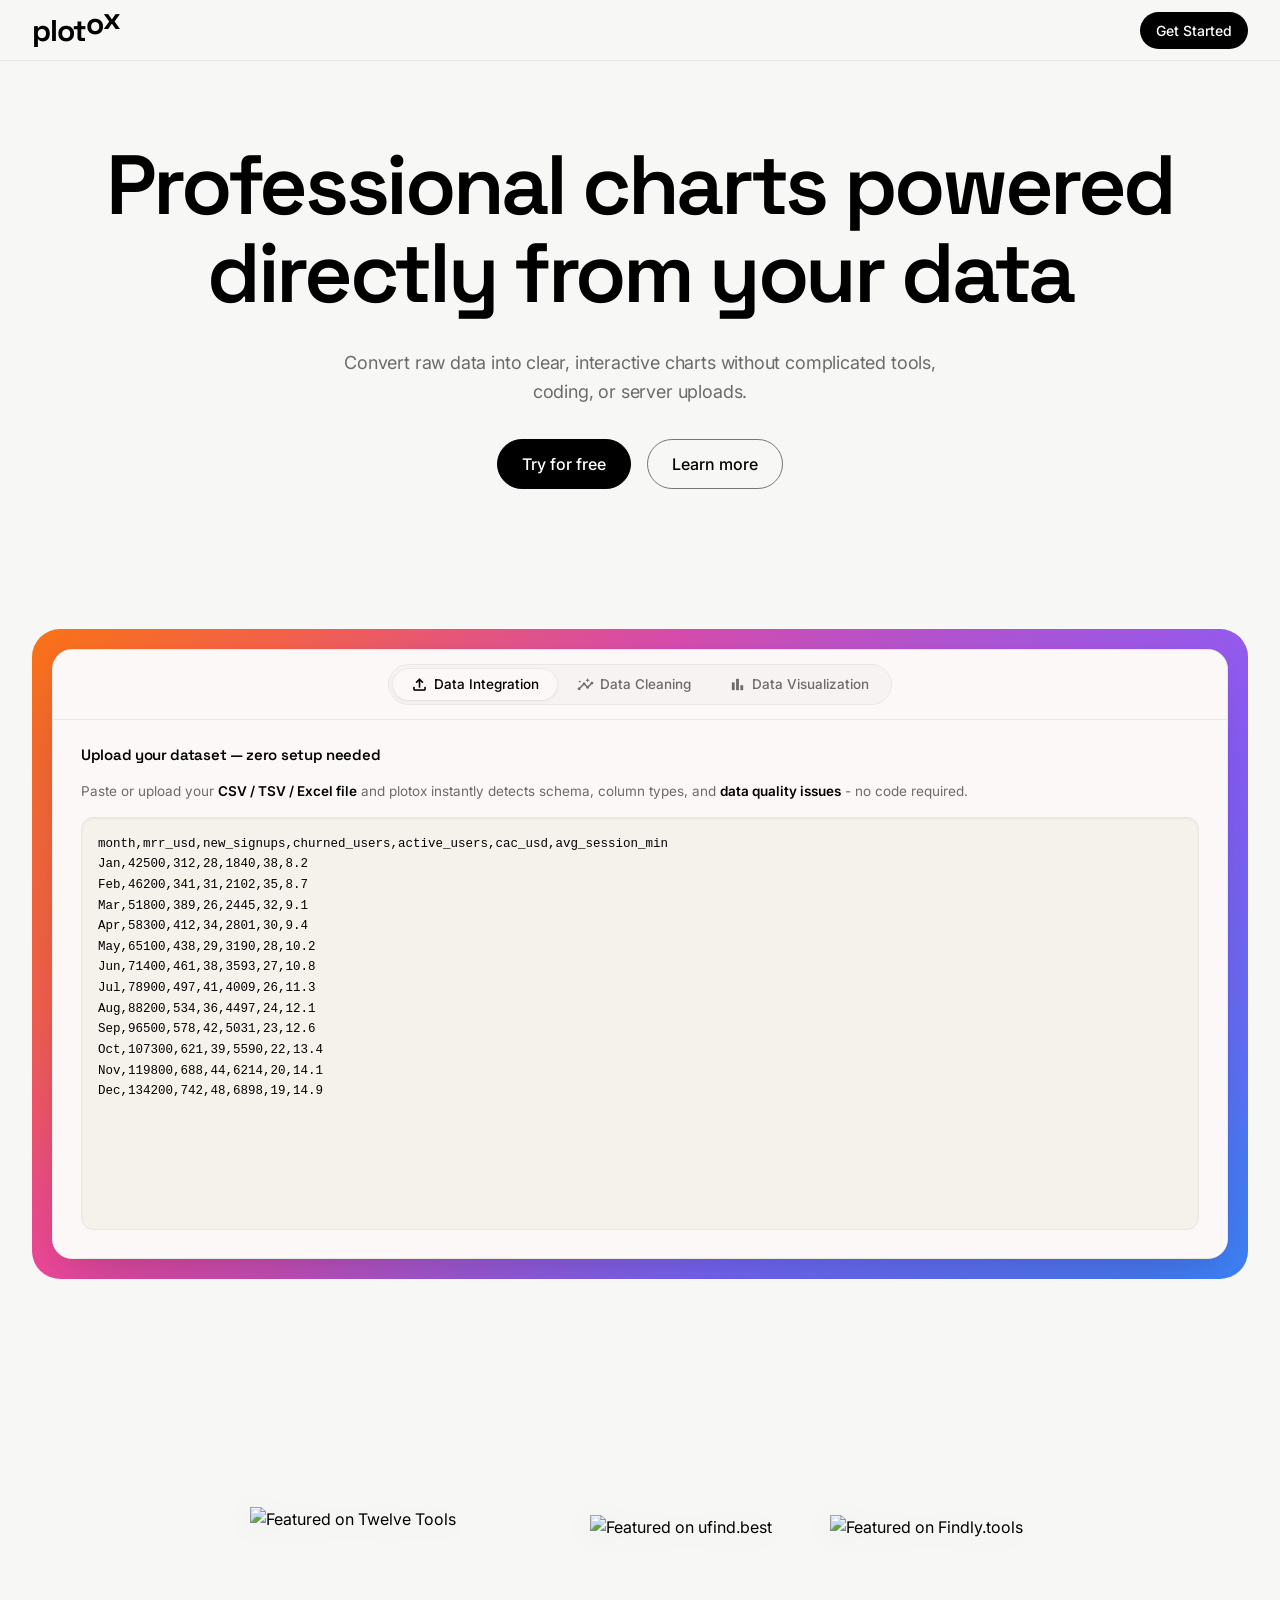
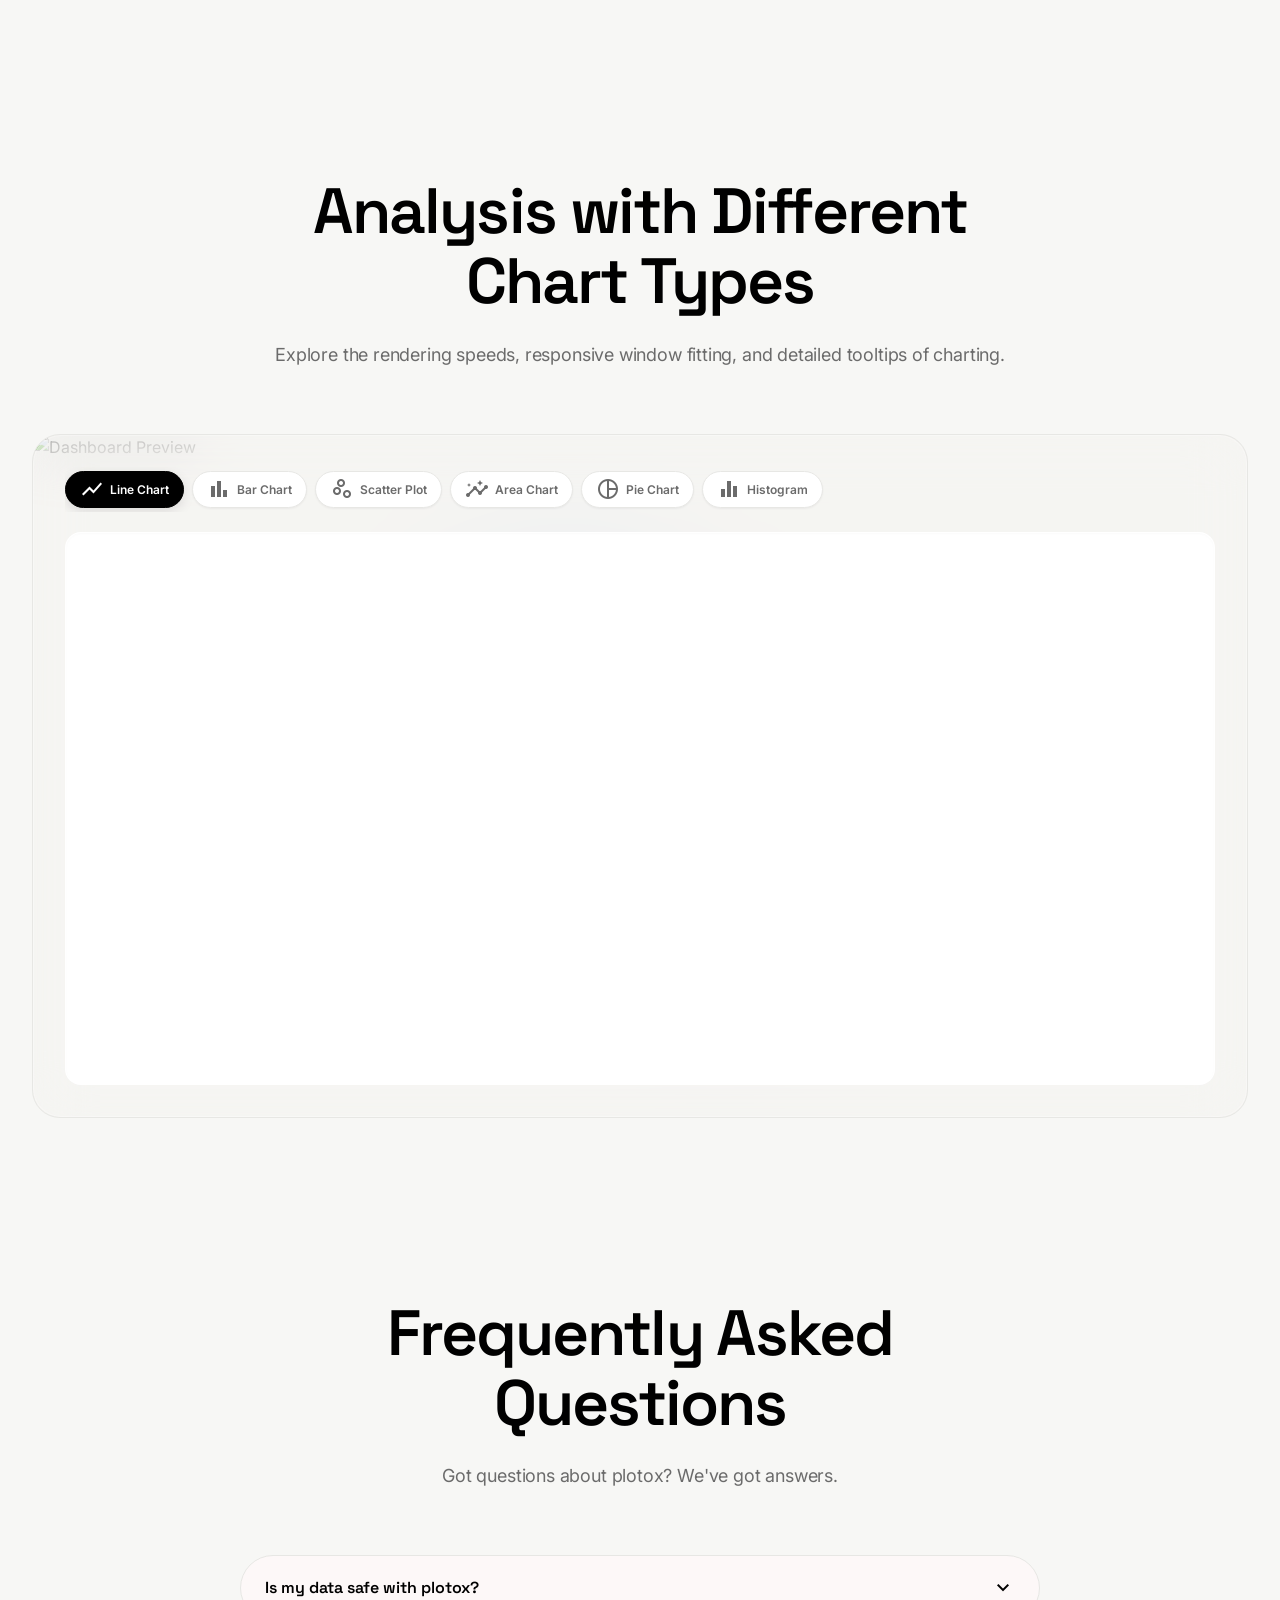
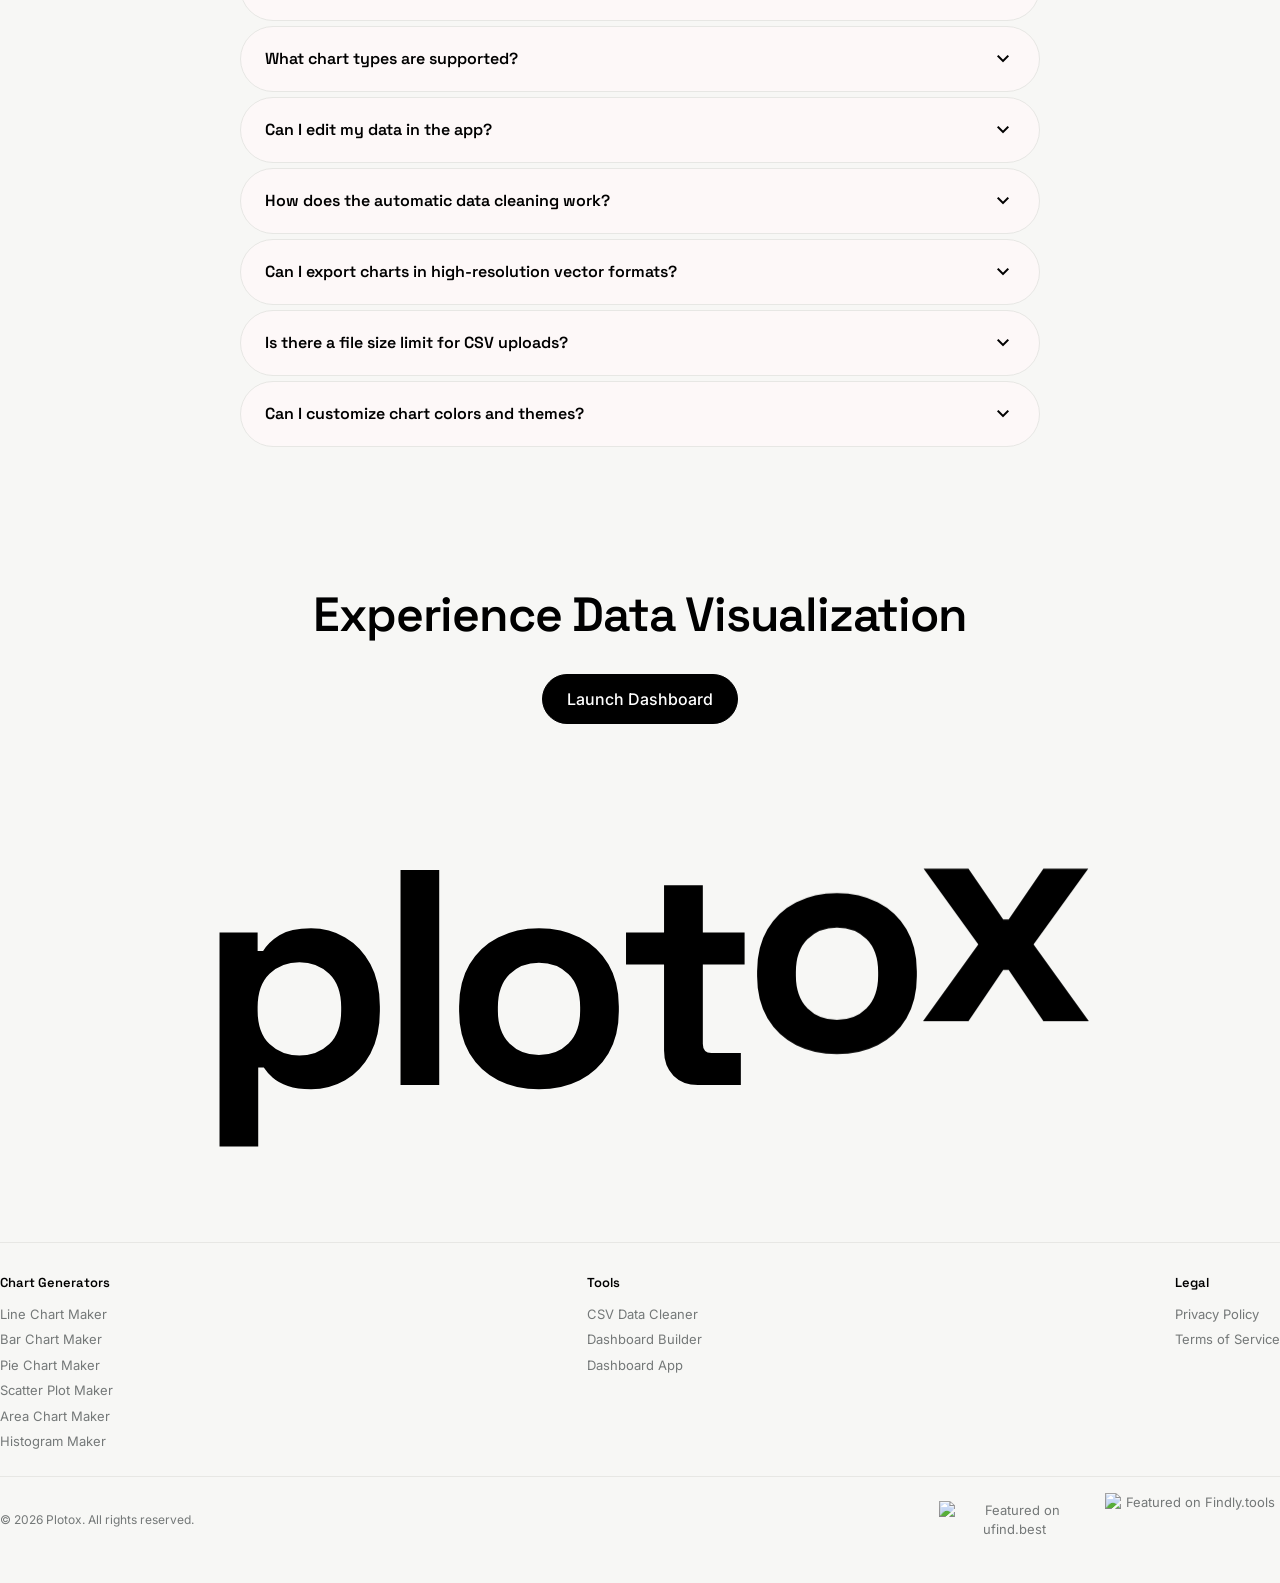
==== commit 1a6d9ae1: "feat: add featured badges for ufind.best and Findly.tools in footer" ====
--- a/index.html
+++ b/index.html
@@ -335,6 +335,12 @@
         <img src="https://ufind.best/badges/ufind-best-badge-light.svg" alt="Featured on ufind.best" width="200" height="64" class="badge-img badge-light">
         <!-- Dark Badge (shown in dark mode) -->
         <img src="https://ufind.best/badges/ufind-best-badge-dark.svg" alt="Featured on ufind.best" width="200" height="64" class="badge-img badge-dark">
+      </a>
+      <a href="https://findly.tools/plotox?utm_source=plotox" target="_blank" rel="noopener noreferrer" class="featured-badge-link">
+        <!-- Light Badge (shown in light mode) -->
+        <img src="https://findly.tools/badges/findly-tools-badge-light.svg" alt="Featured on Findly.tools" width="200" height="64" class="badge-img badge-light">
+        <!-- Dark Badge (shown in dark mode) -->
+        <img src="https://findly.tools/badges/findly-tools-badge-dark.svg" alt="Featured on Findly.tools" width="200" height="64" class="badge-img badge-dark">
       </a>
       <style>
         .featured-badge-link {
@@ -558,8 +564,12 @@
           </nav>
         </div>
       </div>
-      <div class="footer-bottom" style="padding-top: 16px; border-top: 1px solid var(--color-border);">
+      <div class="footer-bottom" style="padding-top: 16px; border-top: 1px solid var(--color-border); display: flex; flex-wrap: wrap; justify-content: space-between; align-items: center; gap: 16px;">
         <span style="font-size: 12px; color: var(--color-outline);">© 2026 Plotox. All rights reserved.</span>
+        <div class="footer-verification-badges" style="display: flex; gap: 16px; align-items: center; flex-wrap: wrap;">
+          <a href="https://ufind.best/products/plotox?utm_source=ufind.best" target="_blank" rel="noopener"><img src="https://ufind.best/badges/ufind-best-badge-light.svg" alt="Featured on ufind.best" width="150" /></a>
+          <a href="https://findly.tools/plotox?utm_source=plotox" target="_blank" rel="noopener noreferrer"><img src="https://findly.tools/badges/findly-tools-badge-light.svg" alt="Featured on Findly.tools" width="175" height="55" /></a>
+        </div>
       </div>
     </div>
   </footer>
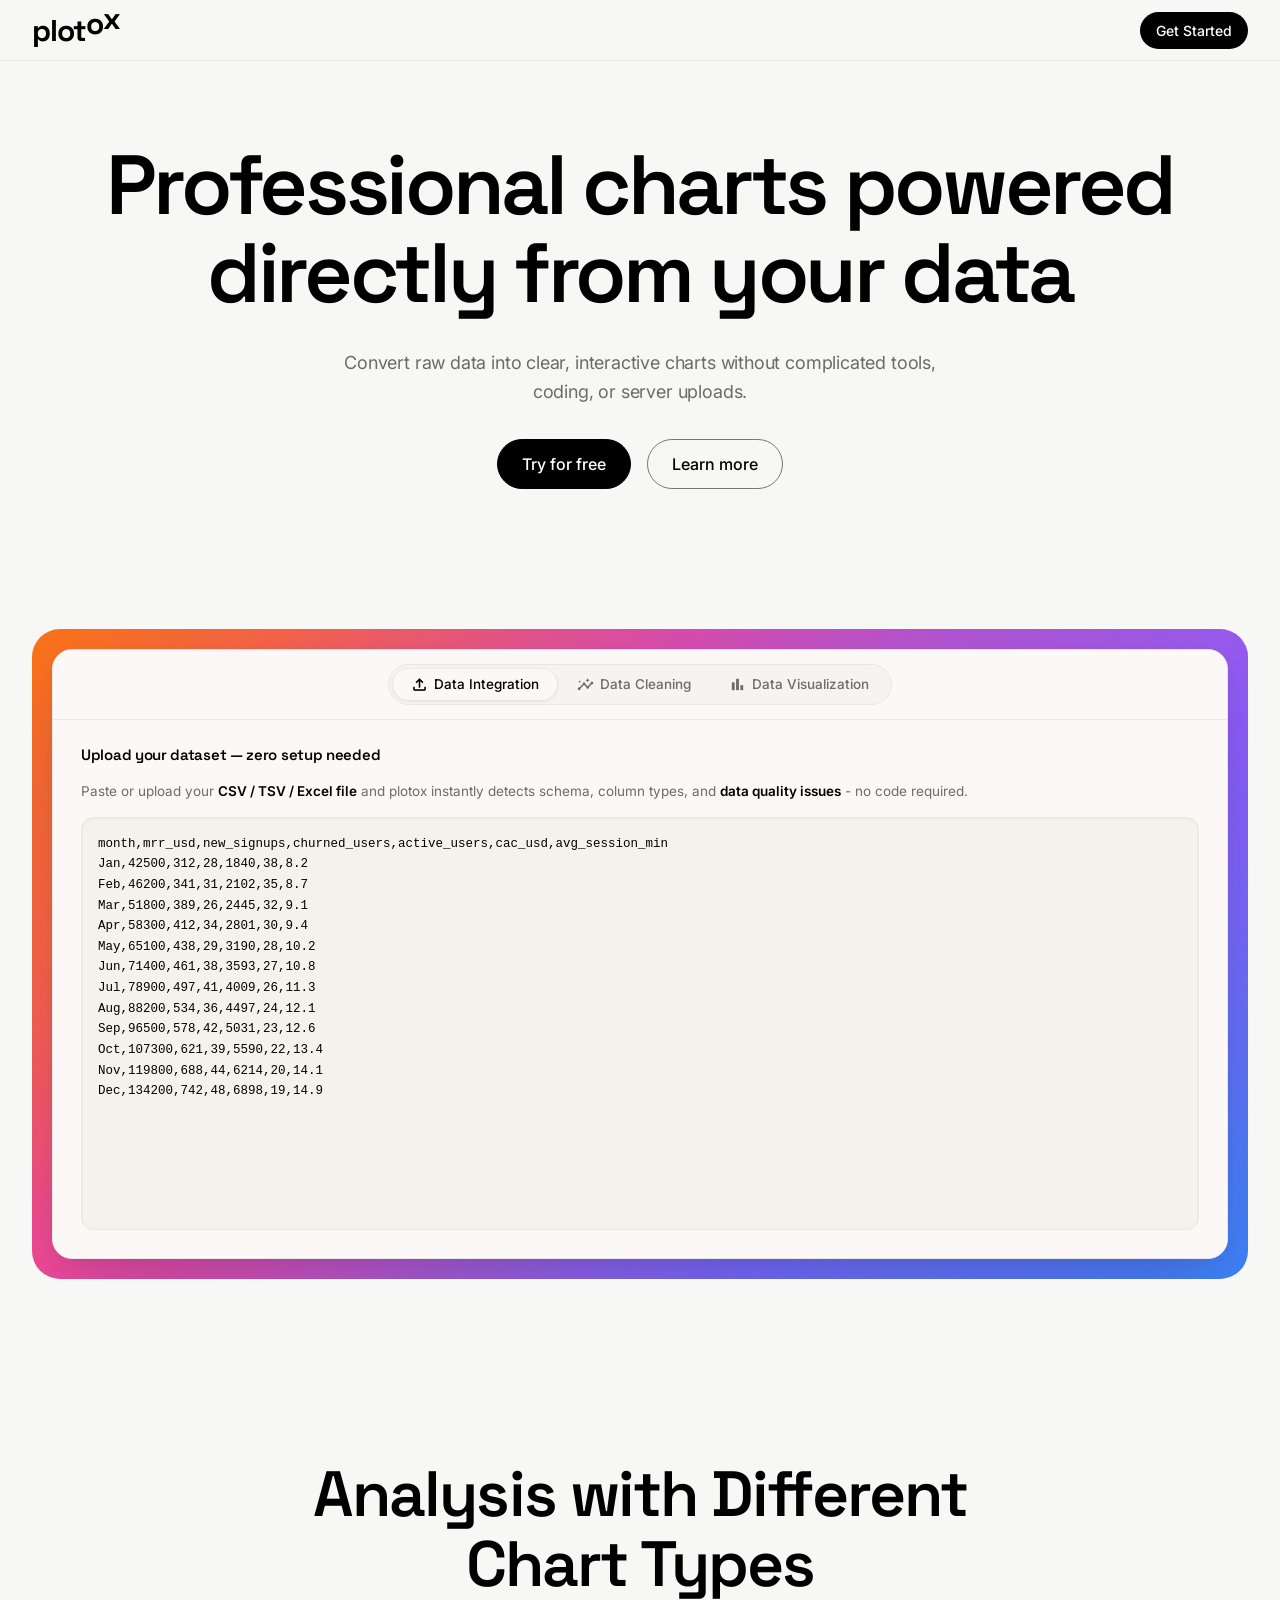
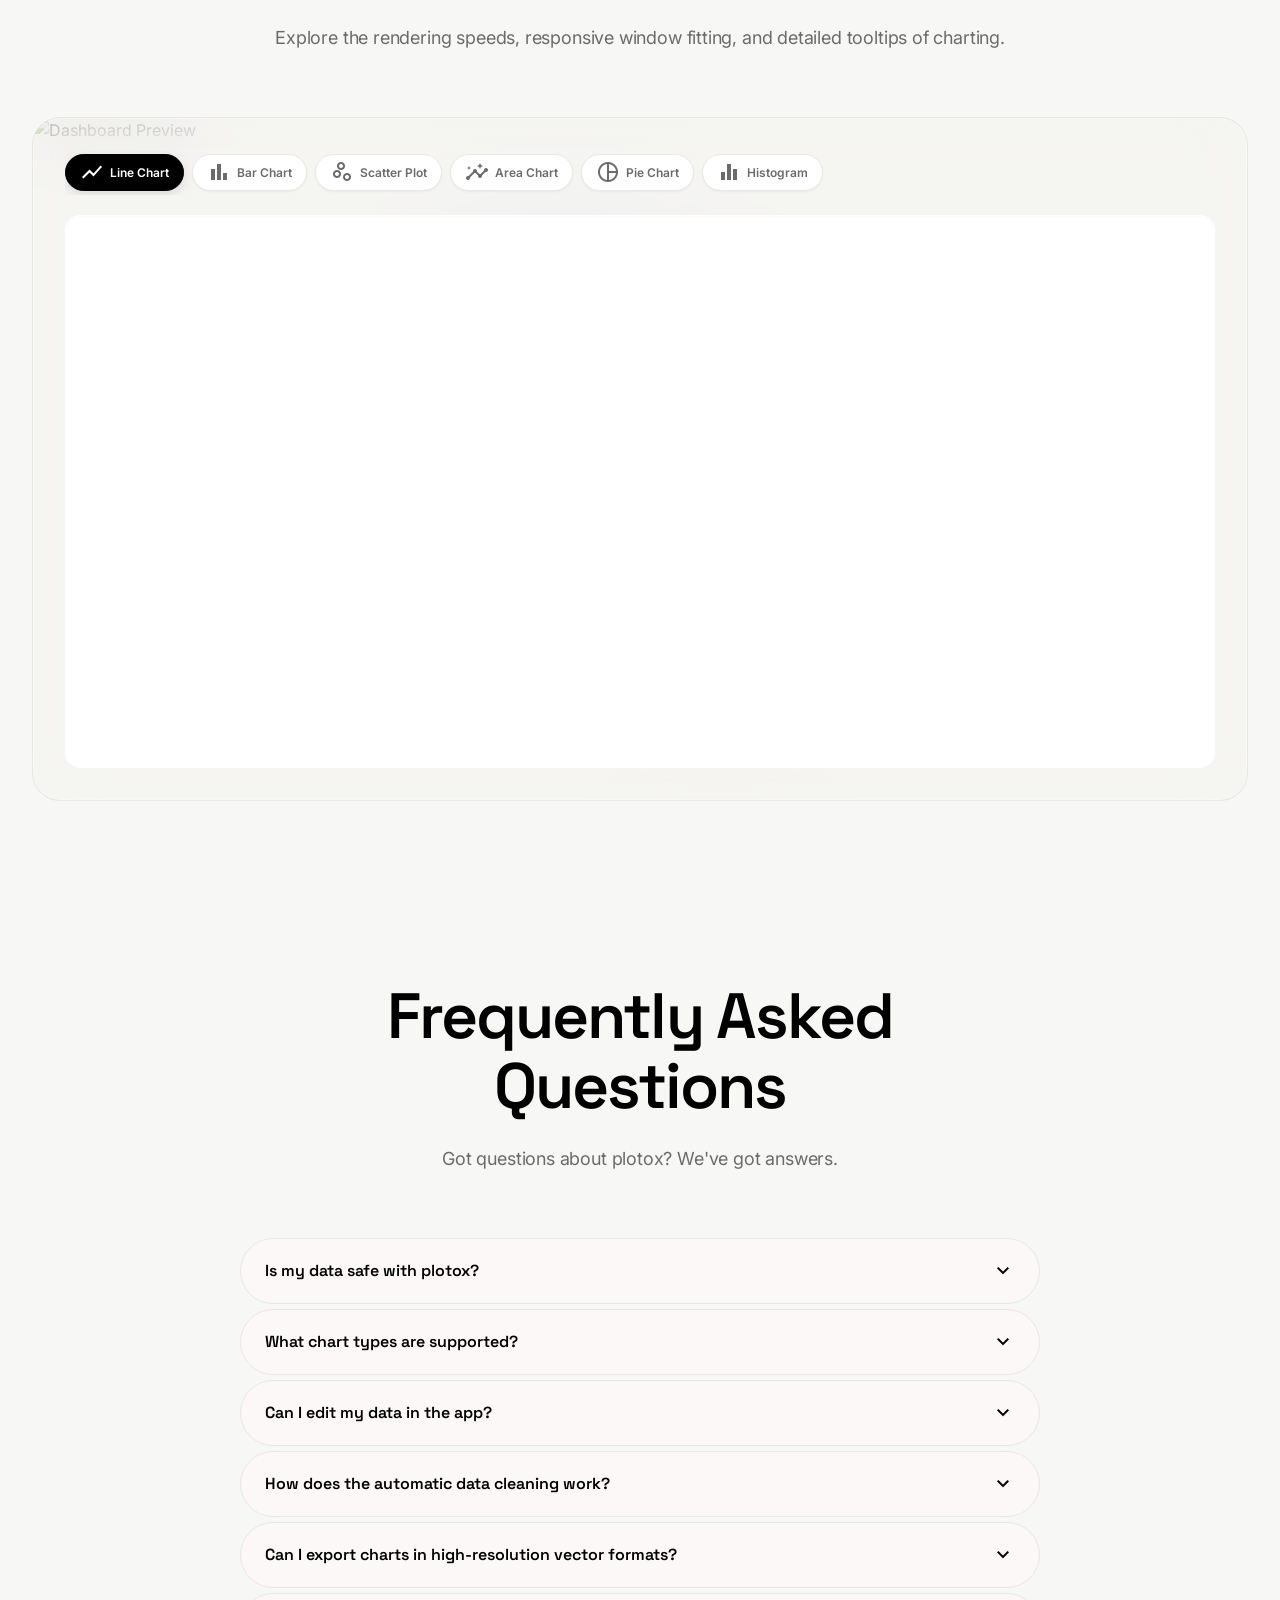
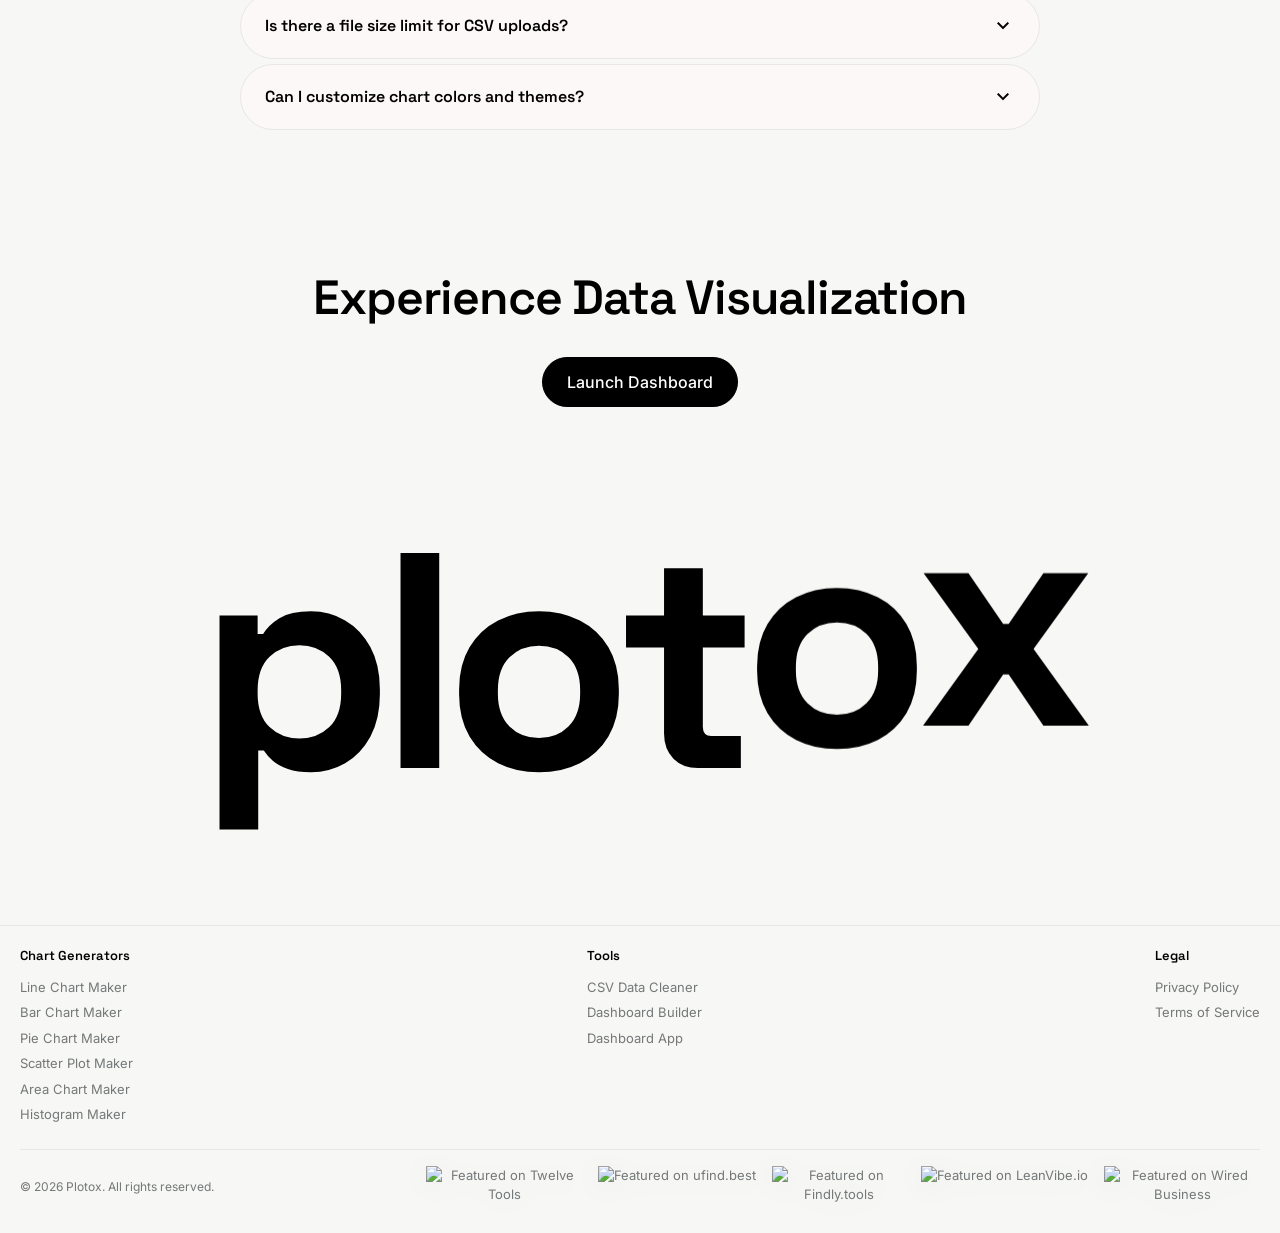
==== commit f750d6bf: "refactor: move featured badges from dedicated section to footer and add additional partners" ====
--- a/index.html
+++ b/index.html
@@ -322,49 +322,7 @@
       <p class="trust-label">Trusted by companies simplifying their analytical workflows</p>
     </section> -->
 
-    <!-- ── FEATURED BADGES ──────────────────── -->
-    <section class="featured-section" style="display: flex; justify-content: center; align-items: center; gap: 40px; flex-wrap: wrap; padding: 48px 0; margin-bottom: var(--section-gap);">
-      <a href="https://twelve.tools" target="_blank" class="featured-badge-link">
-        <!-- Light Badge (shown in light mode) -->
-        <img src="https://twelve.tools/badge0-light.svg" alt="Featured on Twelve Tools" width="300" height="81" class="badge-img badge-light">
-        <!-- Dark Badge (shown in dark mode) -->
-        <img src="https://twelve.tools/badge0-dark.svg" alt="Featured on Twelve Tools" width="300" height="81" class="badge-img badge-dark">
-      </a>
-      <a href="https://ufind.best/products/plotox?utm_source=ufind.best" target="_blank" rel="noopener" class="featured-badge-link">
-        <!-- Light Badge (shown in light mode) -->
-        <img src="https://ufind.best/badges/ufind-best-badge-light.svg" alt="Featured on ufind.best" width="200" height="64" class="badge-img badge-light">
-        <!-- Dark Badge (shown in dark mode) -->
-        <img src="https://ufind.best/badges/ufind-best-badge-dark.svg" alt="Featured on ufind.best" width="200" height="64" class="badge-img badge-dark">
-      </a>
-      <a href="https://findly.tools/plotox?utm_source=plotox" target="_blank" rel="noopener noreferrer" class="featured-badge-link">
-        <!-- Light Badge (shown in light mode) -->
-        <img src="https://findly.tools/badges/findly-tools-badge-light.svg" alt="Featured on Findly.tools" width="200" height="64" class="badge-img badge-light">
-        <!-- Dark Badge (shown in dark mode) -->
-        <img src="https://findly.tools/badges/findly-tools-badge-dark.svg" alt="Featured on Findly.tools" width="200" height="64" class="badge-img badge-dark">
-      </a>
-      <style>
-        .featured-badge-link {
-          display: inline-block;
-          transition: transform var(--transition-fast) ease;
-        }
-        .badge-img {
-          display: block;
-          max-width: 100%;
-          height: auto;
-          filter: drop-shadow(0 4px 12px rgba(0, 0, 0, 0.05));
-        }
-        .badge-dark {
-          display: none;
-        }
-        html.dark .badge-light {
-          display: none;
-        }
-        html.dark .badge-dark {
-          display: block;
-          filter: drop-shadow(0 4px 16px rgba(255, 255, 255, 0.05));
-        }
-      </style>
-    </section>
+
 
     <!-- ── PLATFORM OVERVIEW ─────────────────── -->
     <section class="platform-section container" id="features">
@@ -535,7 +493,7 @@
        FOOTER
   ════════════════════════════════════════════ -->
   <footer class="footer">
-    <div class="container" style="border-top: 1px solid var(--color-border); padding: 30px 0;">
+    <div class="container" style="border-top: 1px solid var(--color-border); padding: 20px 20px;">
       <div style="display: flex; flex-wrap: wrap; justify-content: space-between; gap: 32px; margin-bottom: 24px;">
         <div>
           <h4 style="font-size: 13px; font-weight: 600; color: var(--color-primary); margin-bottom: 12px;">Chart Generators</h4>
@@ -567,10 +525,48 @@
       <div class="footer-bottom" style="padding-top: 16px; border-top: 1px solid var(--color-border); display: flex; flex-wrap: wrap; justify-content: space-between; align-items: center; gap: 16px;">
         <span style="font-size: 12px; color: var(--color-outline);">© 2026 Plotox. All rights reserved.</span>
         <div class="footer-verification-badges" style="display: flex; gap: 16px; align-items: center; flex-wrap: wrap;">
+          <a href="https://twelve.tools" target="_blank"><img src="https://twelve.tools/badge0-light.svg" alt="Featured on Twelve Tools" width="200" height="54"></a>
           <a href="https://ufind.best/products/plotox?utm_source=ufind.best" target="_blank" rel="noopener"><img src="https://ufind.best/badges/ufind-best-badge-light.svg" alt="Featured on ufind.best" width="150" /></a>
           <a href="https://findly.tools/plotox?utm_source=plotox" target="_blank" rel="noopener noreferrer"><img src="https://findly.tools/badges/findly-tools-badge-light.svg" alt="Featured on Findly.tools" width="175" height="55" /></a>
-        </div>
-      </div>
+          <a href="https://leanvibe.io/vibe/plotox" target="_blank" rel="noopener noreferrer"><img src="https://leanvibe.io/api/badge/plotox?type=featured&view=light" alt="Featured on LeanVibe.io" height="42" style="display:block;height:42px;width:auto;border:0;" /></a>
+          <a href="https://wired.business" target="_blank"><img src="https://wired.business/badge0-light.svg" alt="Featured on Wired Business" width="200" height="54"></a>
+        </div>
+      </div>
+      <style>
+        .footer-verification-badges {
+          display: flex;
+          gap: 16px;
+          align-items: center;
+          flex-wrap: wrap;
+        }
+        .footer-verification-badges a {
+          display: inline-flex;
+          align-items: center;
+        }
+        .footer-verification-badges a img {
+          height: 42px !important;
+          width: auto !important;
+          max-height: 42px !important;
+          display: inline-block !important;
+          border: 0 !important;
+          filter: drop-shadow(0 4px 12px rgba(0, 0, 0, 0.05));
+        }
+        html.dark .footer-verification-badges img[src="https://twelve.tools/badge0-light.svg"] {
+          content: url("https://twelve.tools/badge0-dark.svg");
+        }
+        html.dark .footer-verification-badges img[src="https://ufind.best/badges/ufind-best-badge-light.svg"] {
+          content: url("https://ufind.best/badges/ufind-best-badge-dark.svg");
+        }
+        html.dark .footer-verification-badges img[src="https://findly.tools/badges/findly-tools-badge-light.svg"] {
+          content: url("https://findly.tools/badges/findly-tools-badge-dark.svg");
+        }
+        html.dark .footer-verification-badges img[src="https://leanvibe.io/api/badge/plotox?type=featured&view=light"] {
+          content: url("https://leanvibe.io/api/badge/plotox?type=featured&view=dark");
+        }
+        html.dark .footer-verification-badges img[src="https://wired.business/badge0-light.svg"] {
+          content: url("https://wired.business/badge0-dark.svg");
+        }
+      </style>
     </div>
   </footer>
 
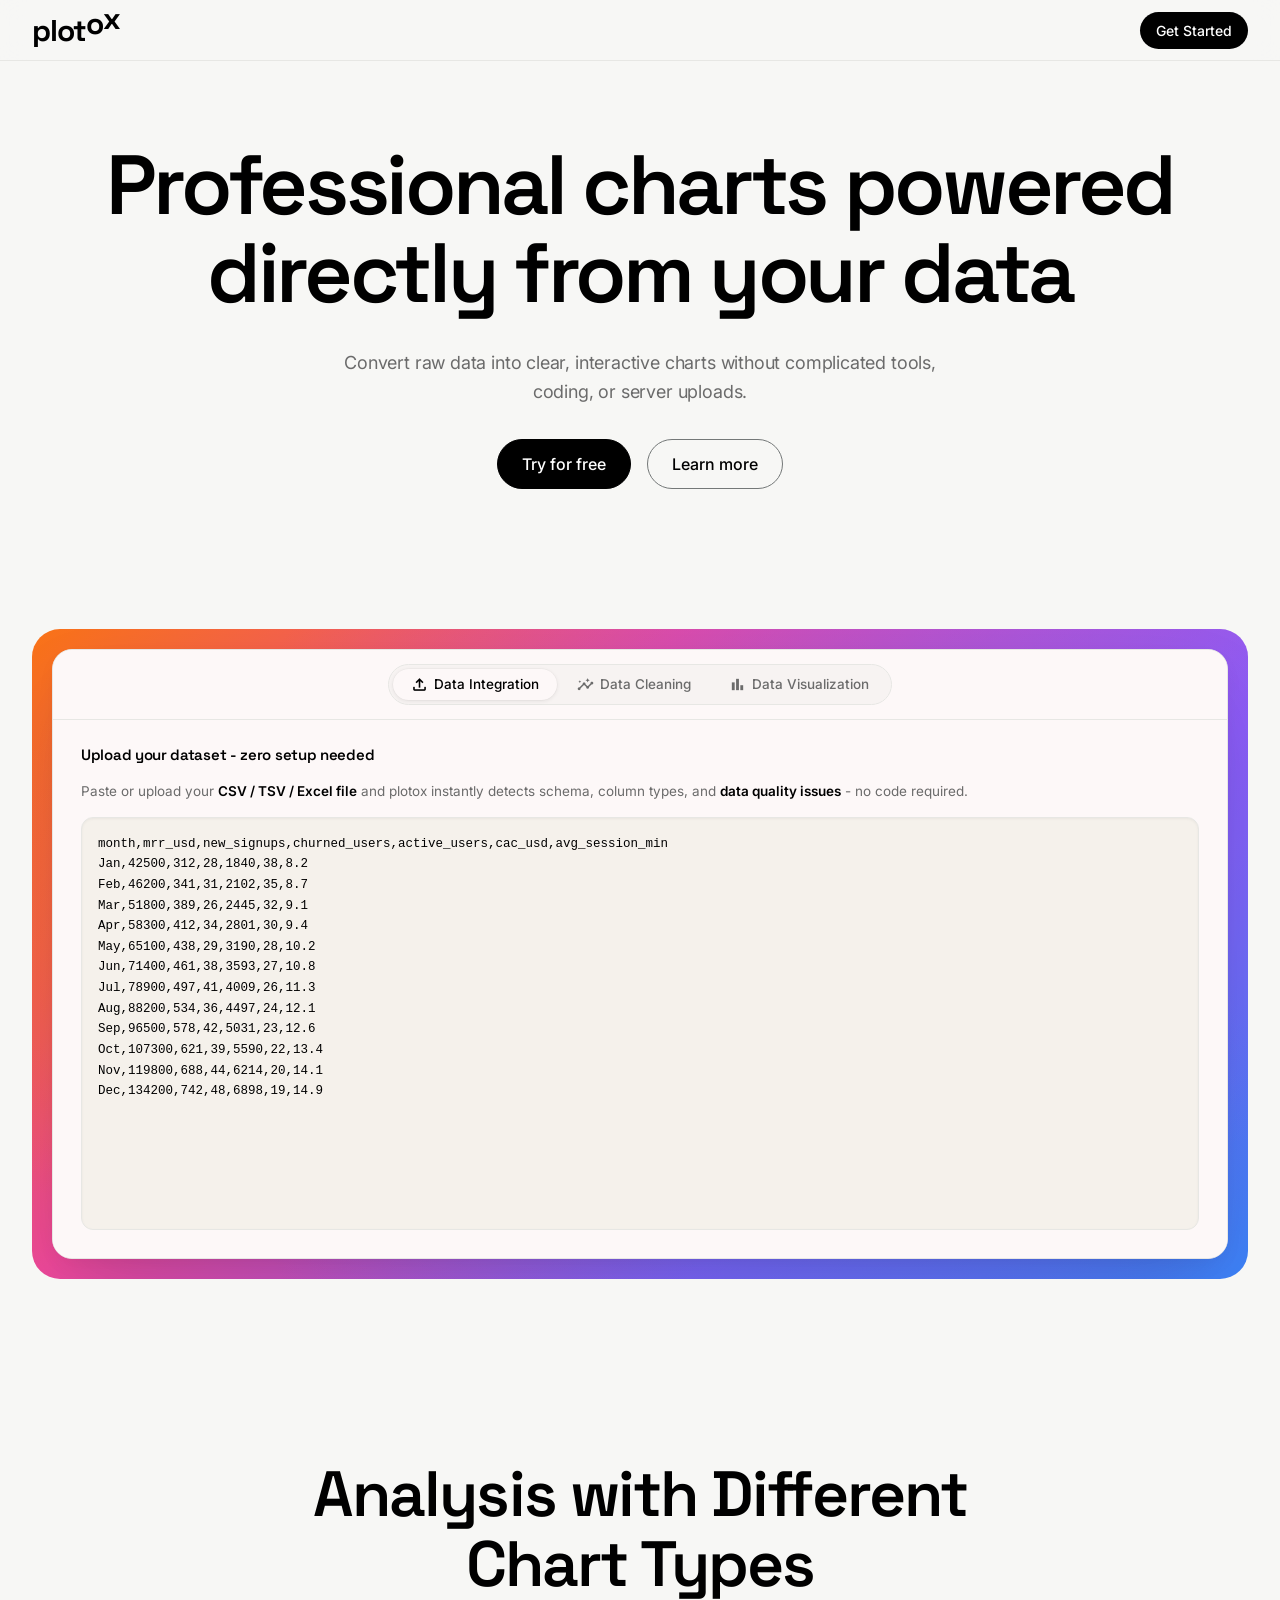
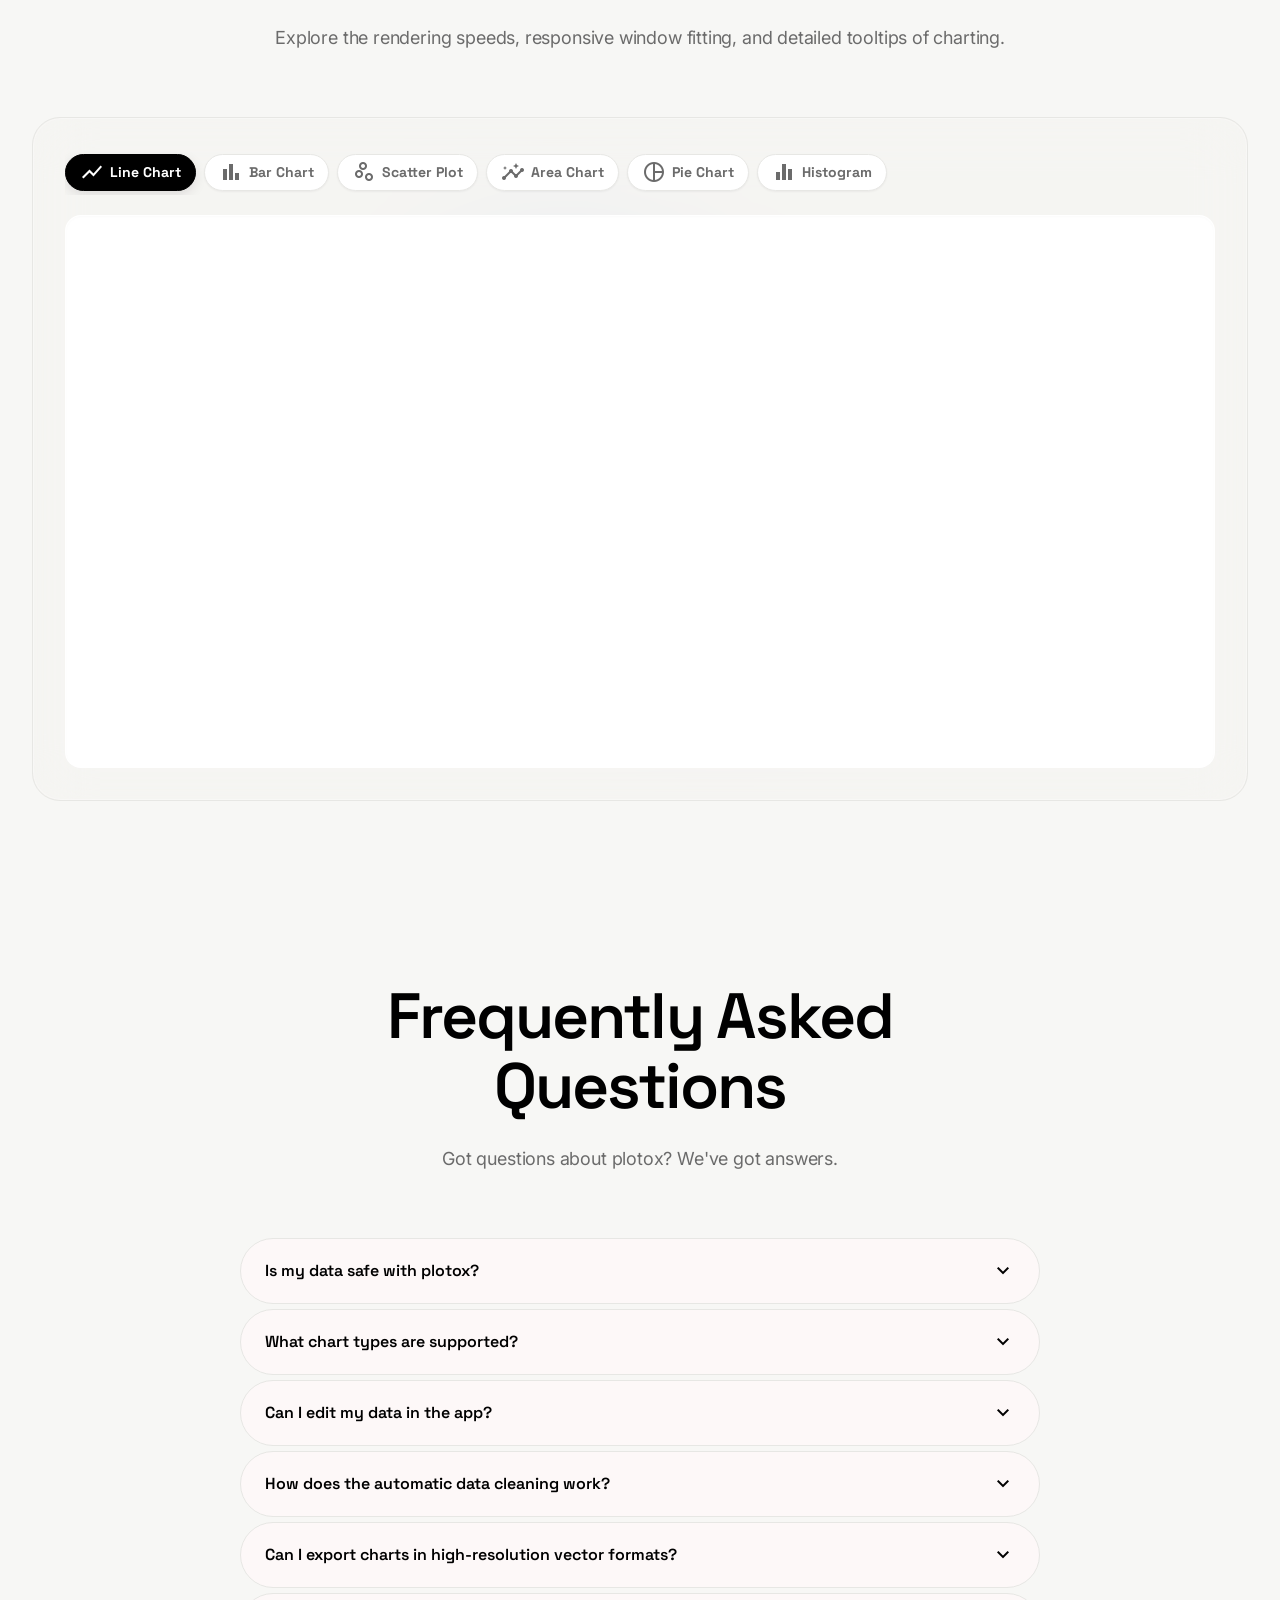
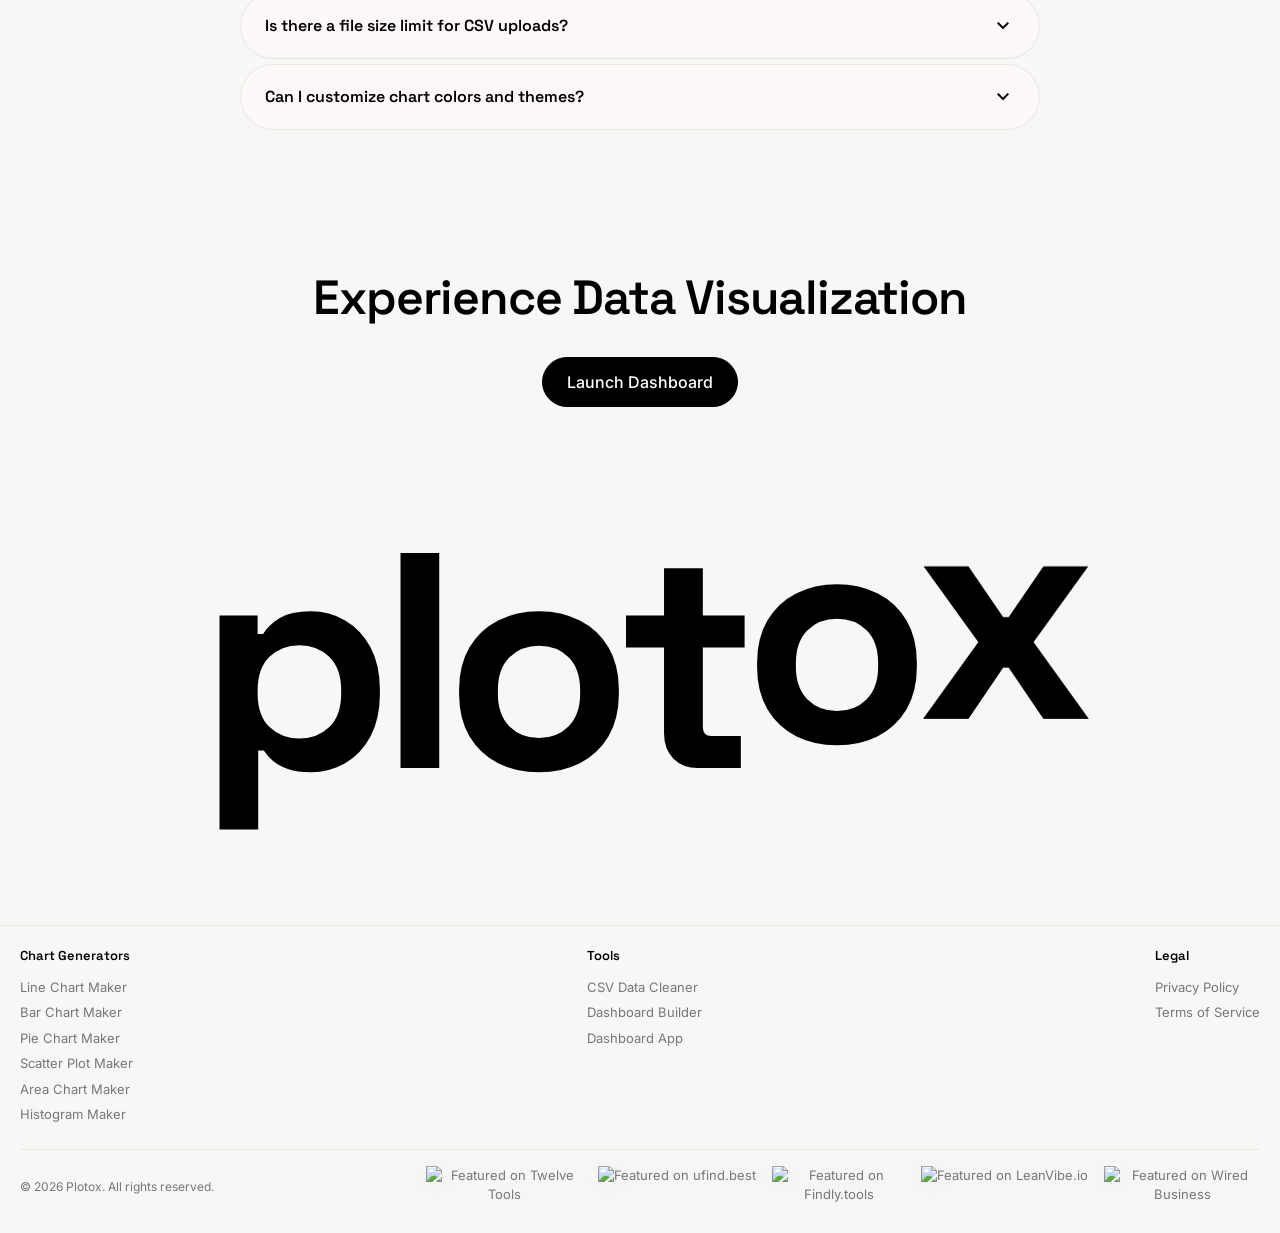
==== commit dcc25007: "Refactor SEO metadata and improve structured data across multiple pages - Updated SEO titles and des" ====
--- a/index.html
+++ b/index.html
@@ -1,6 +1,6 @@
 <!DOCTYPE html>
 <html lang="en"
-  data-seo-title="Plotox — Free Online Chart Generator & Data Visualization Tool"
+  data-seo-title="Plotox - Free Online Chart Generator & Data Visualization Tool"
   data-seo-description="Create interactive charts from CSV data instantly. Free online chart generator with line, bar, pie, scatter, area charts & histograms. 100% private, no signup."
   data-seo-slug=""
   data-seo-type="website"
@@ -20,9 +20,9 @@
 
   <meta charset="utf-8">
   <meta name="viewport" content="width=device-width, initial-scale=1.0">
-  <title>Plotox — Free Online Chart Generator & Data Visualization Tool</title>
+  <title>Plotox - Free CSV to Chart &amp; Dashboard Maker, No Signup</title>
   <meta name="description"
-    content="Create interactive charts from CSV data instantly. Free online chart generator with line, bar, pie, scatter, area charts & histograms. 100% private, no signup.">
+    content="Turn CSV or Excel data into interactive charts and dashboards in seconds. Runs 100% in your browser - no uploads, no signup, completely free." />
   <meta name="google-site-verification" content="xWNYXdNmpxJQD4cBENmnTXIVAGlsFKWFRoss8uYAMvs" />
 
   <!-- Static Canonical Tag -->
@@ -31,19 +31,21 @@
   <!-- Static Open Graph Tags -->
   <meta property="og:type" content="website">
   <meta property="og:site_name" content="Plotox">
-  <meta property="og:title" content="Plotox — Free Online Chart Generator & Data Visualization Tool">
-  <meta property="og:description" content="Create interactive charts from CSV data instantly. Free online chart generator with line, bar, pie, scatter, area charts & histograms. 100% private, no signup.">
+  <meta property="og:title" content="Plotox - Free CSV to Chart &amp; Dashboard Maker, No Signup">
+  <meta property="og:description" content="Turn CSV or Excel data into interactive charts and dashboards in seconds. Runs 100% in your browser - no uploads, no signup, completely free.">
   <meta property="og:url" content="https://plotox.vercel.app/">
   <meta property="og:image" content="https://plotox.vercel.app/assets/images/og-image.png">
   <meta property="og:image:width" content="1200">
   <meta property="og:image:height" content="630">
+  <meta property="og:image:alt" content="Plotox dashboard interface showing a CSV data table converted into a line chart">
   <meta property="og:locale" content="en_US">
 
   <!-- Static Twitter Card Tags -->
   <meta name="twitter:card" content="summary_large_image">
-  <meta name="twitter:title" content="Plotox — Free Online Chart Generator & Data Visualization Tool">
-  <meta name="twitter:description" content="Create interactive charts from CSV data instantly. Free online chart generator with line, bar, pie, scatter, area charts & histograms. 100% private, no signup.">
+  <meta name="twitter:title" content="Plotox - Free CSV to Chart &amp; Dashboard Maker, No Signup">
+  <meta name="twitter:description" content="Turn CSV or Excel data into interactive charts and dashboards in seconds. Runs 100% in your browser - no uploads, no signup, completely free.">
   <meta name="twitter:image" content="https://plotox.vercel.app/assets/images/og-image.png">
+  <meta name="twitter:image:alt" content="Plotox dashboard interface showing a CSV data table converted into a line chart">
 
   <!-- Fonts -->
   <link rel="preconnect" href="https://fonts.googleapis.com">
@@ -66,6 +68,95 @@
 
   <!-- Apache ECharts CDN for showcase chart (deferred for performance) -->
   <script src="https://cdn.jsdelivr.net/npm/echarts@5.5.0/dist/echarts.min.js" defer></script>
+
+  <!-- Structured Data: WebApplication -->
+  <script type="application/ld+json">
+  {
+    "@context": "https://schema.org",
+    "@type": "WebApplication",
+    "name": "Plotox",
+    "url": "https://plotox.vercel.app/",
+    "description": "Turn CSV or Excel data into interactive charts and dashboards in seconds. Runs 100% in your browser - no uploads, no signup, completely free.",
+    "applicationCategory": "BusinessApplication",
+    "operatingSystem": "Any (runs in web browser)",
+    "offers": { "@type": "Offer", "price": "0", "priceCurrency": "USD" },
+    "featureList": [
+      "CSV, TSV, and Excel file import",
+      "Line, bar, pie, scatter, area, and histogram charts",
+      "Automatic data cleaning and normalization",
+      "Export as PNG, SVG, HTML, or JSON",
+      "Multi-chart dashboard builder with KPI widgets"
+    ],
+    "browserRequirements": "Requires JavaScript. Works in any modern browser.",
+    "isAccessibleForFree": true
+  }
+  </script>
+
+  <!-- Structured Data: FAQPage -->
+  <script type="application/ld+json">
+  {
+    "@context": "https://schema.org",
+    "@type": "FAQPage",
+    "mainEntity": [
+      {
+        "@type": "Question",
+        "name": "Is my data safe with plotox?",
+        "acceptedAnswer": {
+          "@type": "Answer",
+          "text": "Yes, 100%. plotox runs entirely client-side. Your uploaded CSV/TSV data is parsed, calculated, and visualized directly in your browser. No files are ever sent to a server."
+        }
+      },
+      {
+        "@type": "Question",
+        "name": "What chart types are supported?",
+        "acceptedAnswer": {
+          "@type": "Answer",
+          "text": "We support Line charts, Grouped and Stacked Bar charts, Area charts, Pie and Donut charts, Scatter plots, and Histograms out of the box."
+        }
+      },
+      {
+        "@type": "Question",
+        "name": "Can I edit my data in the app?",
+        "acceptedAnswer": {
+          "@type": "Answer",
+          "text": "Yes! In the Data Inspector table, you can double-click any column header to rename it. The renamed keys will instantly apply across all labels, axes selectors, and active legends."
+        }
+      },
+      {
+        "@type": "Question",
+        "name": "How does the automatic data cleaning work?",
+        "acceptedAnswer": {
+          "@type": "Answer",
+          "text": "When you upload your dataset, our smart pipeline automatically strips symbols (like $, %, or commas), standardizes date columns to a unified timeline, ignores null or empty entries, and lets you rename columns dynamically."
+        }
+      },
+      {
+        "@type": "Question",
+        "name": "Can I export charts in high-resolution vector formats?",
+        "acceptedAnswer": {
+          "@type": "Answer",
+          "text": "Yes! You can export your charts as high-fidelity PNG images, scalable SVG vector graphics (perfect for publications), standalone interactive HTML files, or clean JSON option structures."
+        }
+      },
+      {
+        "@type": "Question",
+        "name": "Is there a file size limit for CSV uploads?",
+        "acceptedAnswer": {
+          "@type": "Answer",
+          "text": "Since plotox parses and renders data using high-speed client-side Javascript, it can comfortably handle files with tens of thousands of rows. The only limit is your local computer's memory."
+        }
+      },
+      {
+        "@type": "Question",
+        "name": "Can I customize chart colors and themes?",
+        "acceptedAnswer": {
+          "@type": "Answer",
+          "text": "Absolutely! plotox features a sleek, global dark mode toggle that instantly translates your color choices, chart backgrounds, axes lines, labels, legends, and tooltip panels between light and dark modes."
+        }
+      }
+    ]
+  }
+  </script>
 </head>
 
 <body>
@@ -128,7 +219,7 @@
             <!-- Tab 1: Data Ingestion -->
             <div class="showcase-panel panel-card active" id="pane-integration">
               <div class="ingestion-container">
-                <p class="ingestion-title">Upload your dataset — zero setup needed</p>
+                <p class="ingestion-title">Upload your dataset - zero setup needed</p>
                 <p class="ingestion-desc">Paste or upload your <span class="highlight-black">CSV / TSV / Excel
                     file</span> and plotox instantly detects schema, column types, and <span
                     class="highlight-black">data quality issues</span> - no code required.</p>
@@ -301,7 +392,7 @@
             <div class="showcase-panel panel-card" id="pane-visualization">
               <div class="chart-display">
                 <div class="chart-header-row">
-                  <div class="chart-title">MRR Growth vs New Signups — 2024</div>
+                  <div class="chart-title">MRR Growth vs New Signups - 2024</div>
                   <div class="chart-legend">
                     <span class="chart-legend-item"><span class="legend-dot legend-dot-blue"></span>MRR ($)</span>
                     <span class="chart-legend-item"><span class="legend-dot legend-dot-green"></span>Signups</span>
@@ -333,8 +424,6 @@
 
       <!-- Dashboard panel with glassmorphic widget -->
       <div class="dashboard-panel">
-        <img src="https://images.unsplash.com/photo-1604076913837-52ab5629fba9?q=80&w=987&auto=format&fit=crop"
-          alt="Dashboard Preview">
         <div class="dashboard-overlay">
           <div class="glow-blob glow-blue"></div>
           <div class="glow-blob glow-purple"></div>
@@ -346,27 +435,27 @@
             <div class="chart-selector-pills chart-selector-scroll">
               <button class="selector-pill active" data-chart="line">
                 <span class="material-symbols-outlined pill-icon">show_chart</span>
-                <span>Line Chart</span>
+                <h3 class="pill-label">Line Chart</h3>
               </button>
               <button class="selector-pill" data-chart="bar">
                 <span class="material-symbols-outlined pill-icon">bar_chart</span>
-                <span>Bar Chart</span>
+                <h3 class="pill-label">Bar Chart</h3>
               </button>
               <button class="selector-pill" data-chart="scatter">
                 <span class="material-symbols-outlined pill-icon">scatter_plot</span>
-                <span>Scatter Plot</span>
+                <h3 class="pill-label">Scatter Plot</h3>
               </button>
               <button class="selector-pill" data-chart="area">
                 <span class="material-symbols-outlined pill-icon">insights</span>
-                <span>Area Chart</span>
+                <h3 class="pill-label">Area Chart</h3>
               </button>
               <button class="selector-pill" data-chart="pie">
                 <span class="material-symbols-outlined pill-icon">pie_chart</span>
-                <span>Pie Chart</span>
+                <h3 class="pill-label">Pie Chart</h3>
               </button>
               <button class="selector-pill" data-chart="histogram">
                 <span class="material-symbols-outlined pill-icon">equalizer</span>
-                <span>Histogram</span>
+                <h3 class="pill-label">Histogram</h3>
               </button>
             </div>
 
@@ -389,7 +478,7 @@
       <div class="faq-grid">
         <div class="faq-item">
           <div class="faq-question">
-            <span>Is my data safe with plotox?</span>
+            <h3 class="faq-question-text">Is my data safe with plotox?</h3>
             <span class="material-symbols-outlined faq-icon">expand_more</span>
           </div>
           <div class="faq-answer">
@@ -400,7 +489,7 @@
 
         <div class="faq-item">
           <div class="faq-question">
-            <span>What chart types are supported?</span>
+            <h3 class="faq-question-text">What chart types are supported?</h3>
             <span class="material-symbols-outlined faq-icon">expand_more</span>
           </div>
           <div class="faq-answer">
@@ -411,7 +500,7 @@
 
         <div class="faq-item">
           <div class="faq-question">
-            <span>Can I edit my data in the app?</span>
+            <h3 class="faq-question-text">Can I edit my data in the app?</h3>
             <span class="material-symbols-outlined faq-icon">expand_more</span>
           </div>
           <div class="faq-answer">
@@ -422,11 +511,11 @@
 
         <div class="faq-item">
           <div class="faq-question">
-            <span>How does the automatic data cleaning work?</span>
+            <h3 class="faq-question-text">How does the automatic data cleaning work?</h3>
             <span class="material-symbols-outlined faq-icon">expand_more</span>
           </div>
           <div class="faq-answer">
-            When you upload your dataset, our smart pipeline automatically strips symbols (like $, %, or commas),
+            When you upload your dataset, our <a href="data-cleaner.html">smart data cleaning pipeline</a> automatically strips symbols (like $, %, or commas),
             standardizes date columns to a unified timeline, ignores null or empty entries, and lets you rename columns
             dynamically.
           </div>
@@ -434,7 +523,7 @@
 
         <div class="faq-item">
           <div class="faq-question">
-            <span>Can I export charts in high-resolution vector formats?</span>
+            <h3 class="faq-question-text">Can I export charts in high-resolution vector formats?</h3>
             <span class="material-symbols-outlined faq-icon">expand_more</span>
           </div>
           <div class="faq-answer">
@@ -445,7 +534,7 @@
 
         <div class="faq-item">
           <div class="faq-question">
-            <span>Is there a file size limit for CSV uploads?</span>
+            <h3 class="faq-question-text">Is there a file size limit for CSV uploads?</h3>
             <span class="material-symbols-outlined faq-icon">expand_more</span>
           </div>
           <div class="faq-answer">
@@ -456,7 +545,7 @@
 
         <div class="faq-item">
           <div class="faq-question">
-            <span>Can I customize chart colors and themes?</span>
+            <h3 class="faq-question-text">Can I customize chart colors and themes?</h3>
             <span class="material-symbols-outlined faq-icon">expand_more</span>
           </div>
           <div class="faq-answer">
